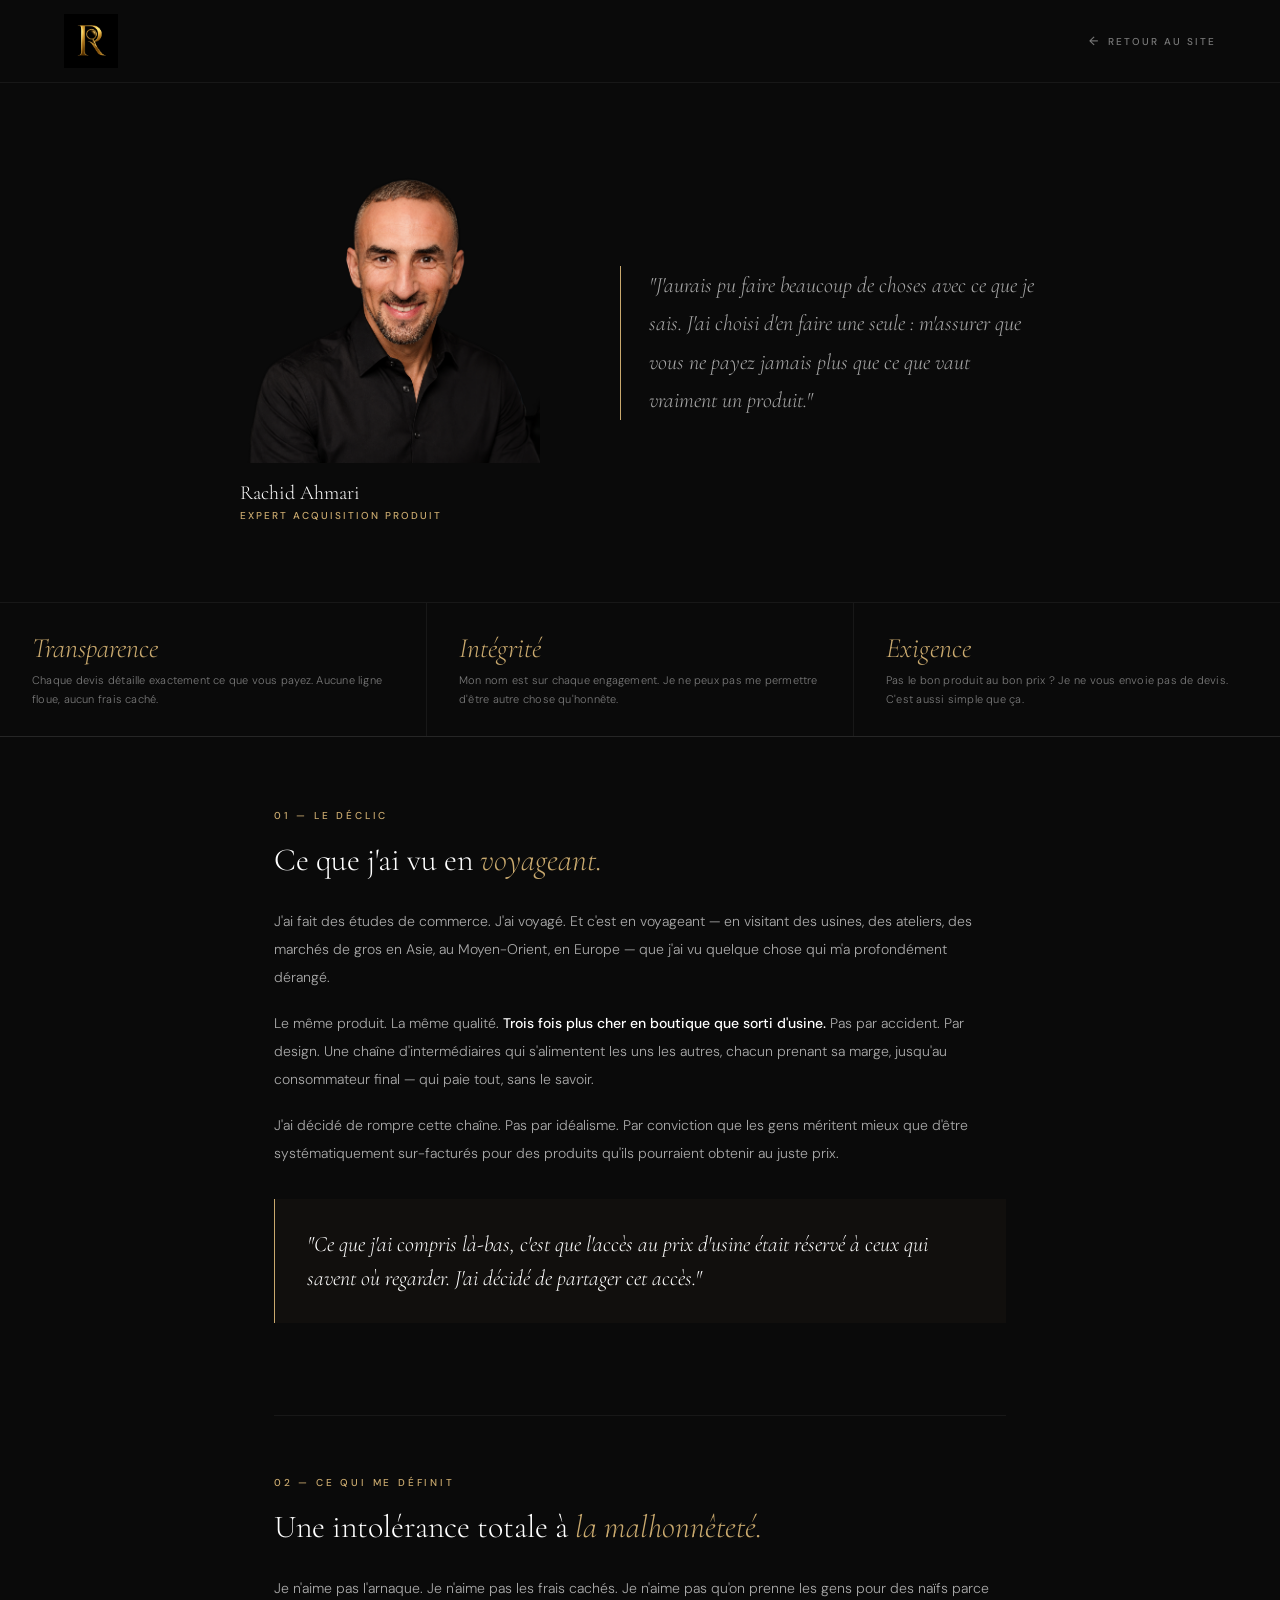
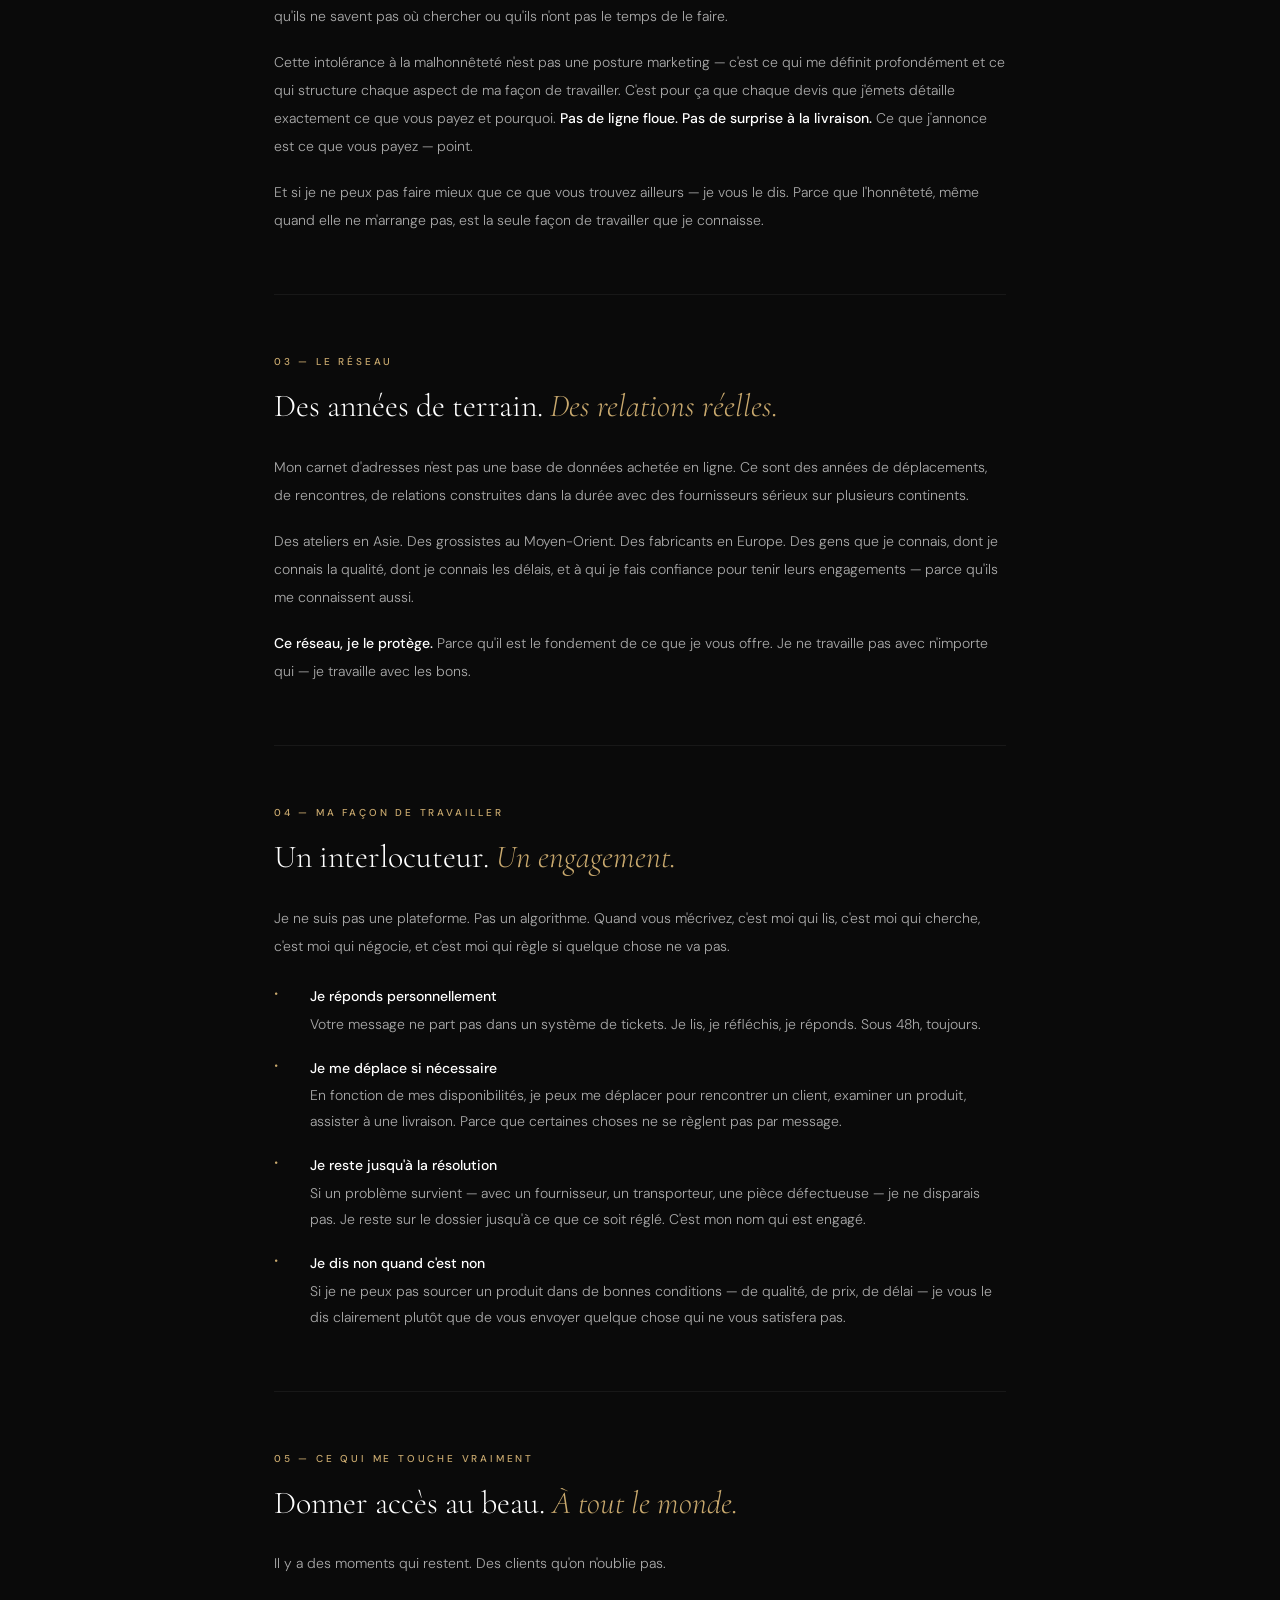
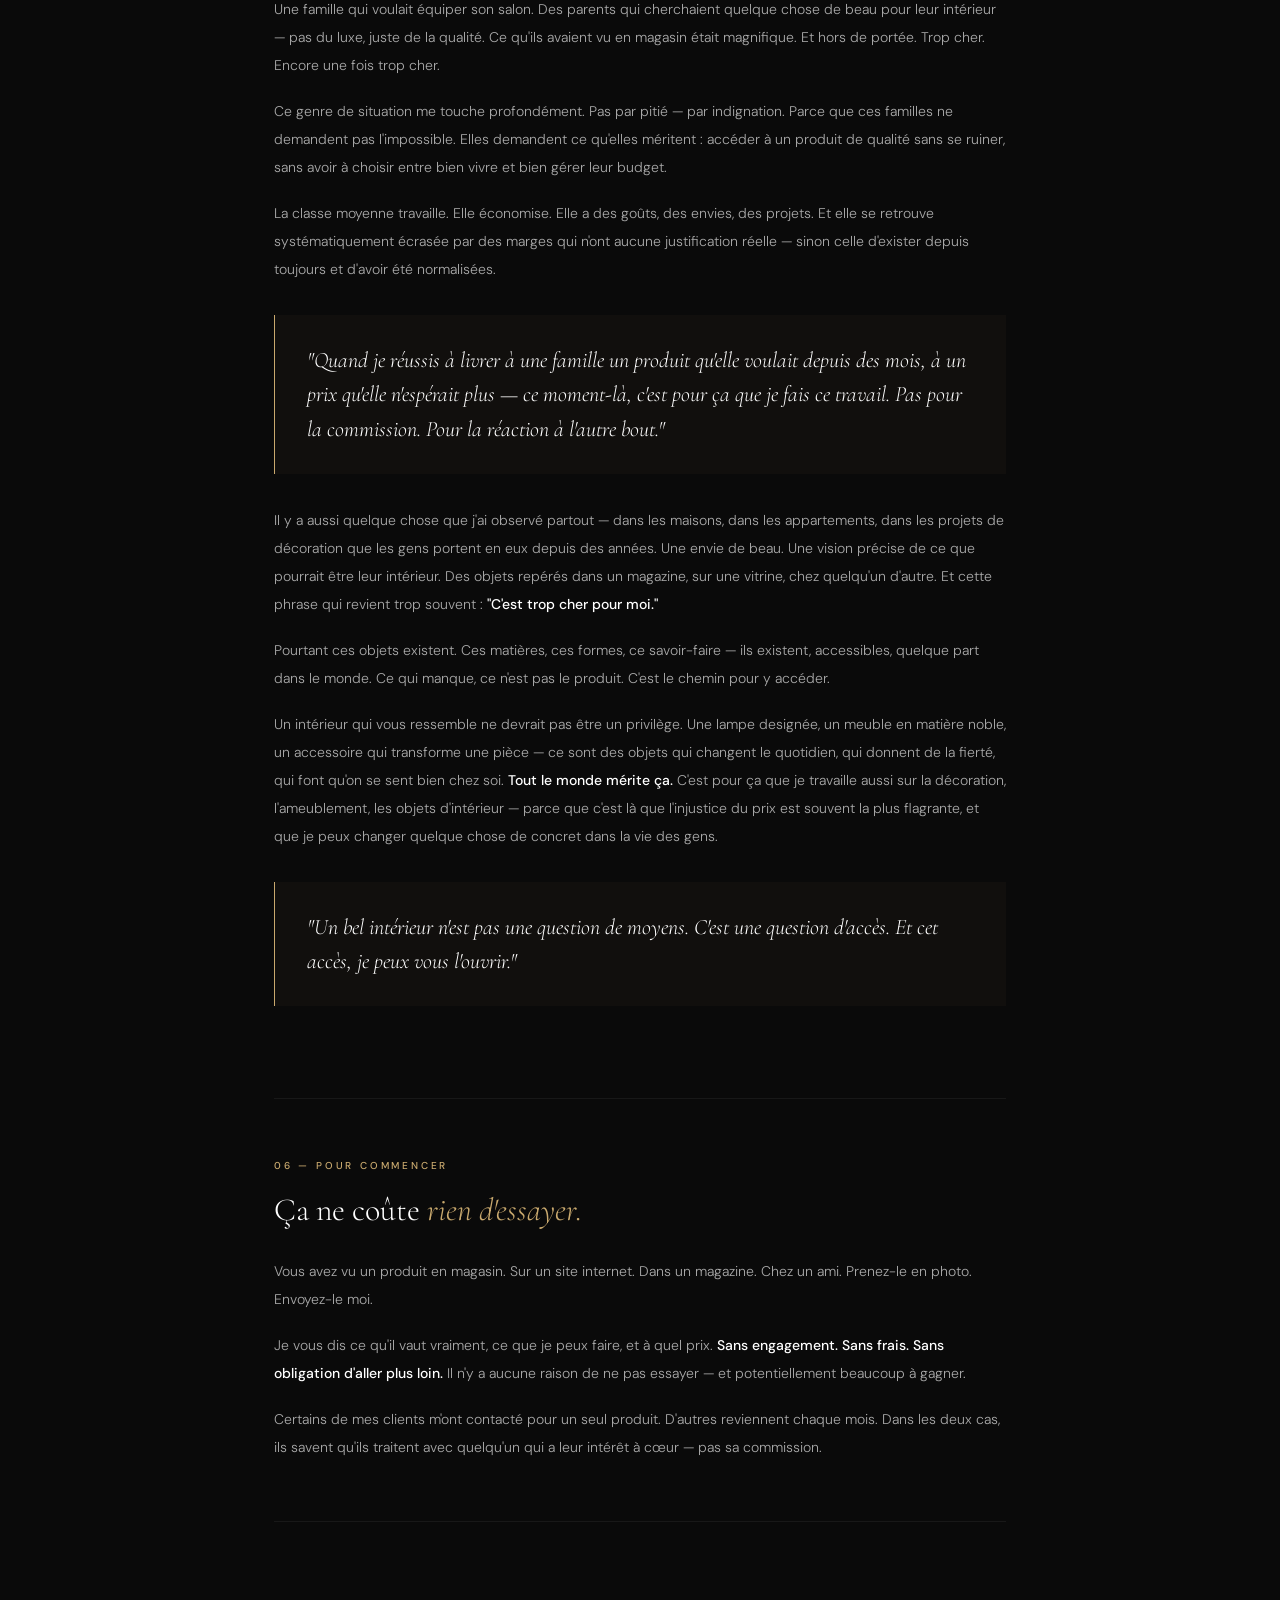
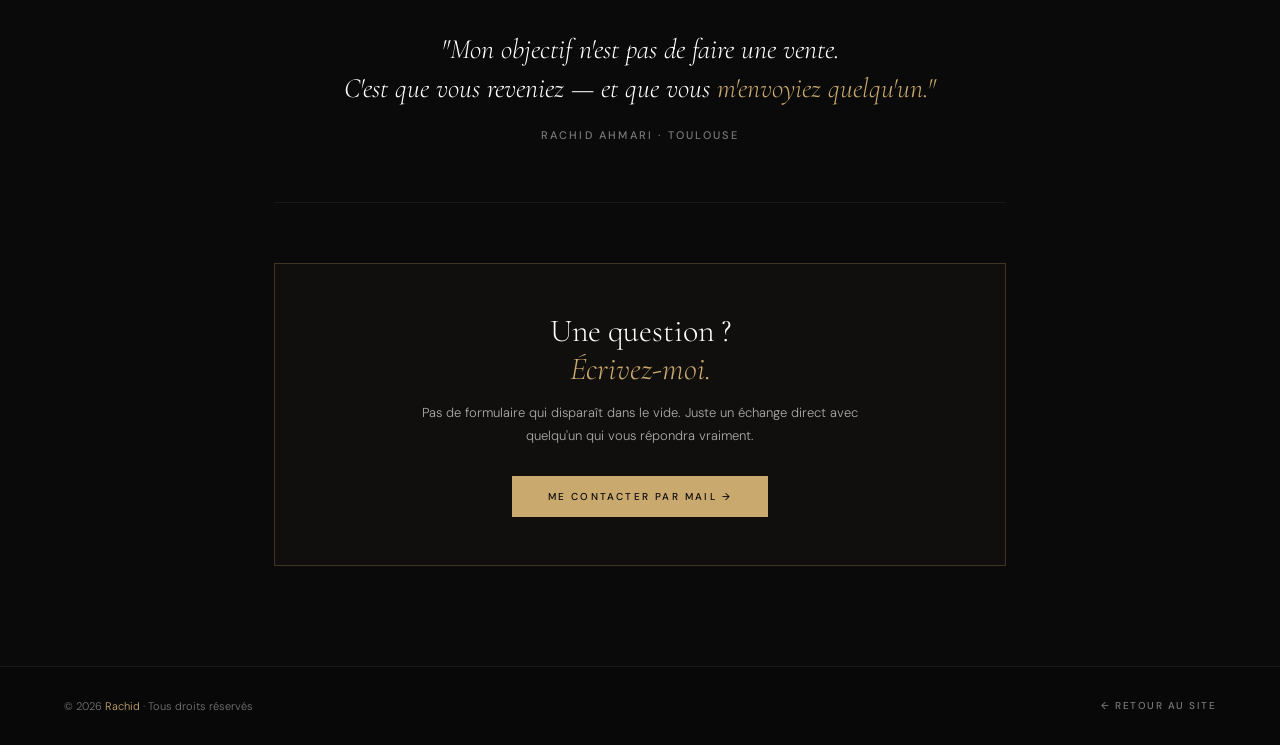
==== a-propos.html @ ff7247bd "A propos : bouton CTA pointe vers mailto direct Co-Authored-By: Claude Sonnet 4.6 <noreply@anthropic" ====
<!DOCTYPE html>
<html lang="fr">
<head>
  <meta charset="UTF-8">
  <meta name="viewport" content="width=device-width, initial-scale=1.0">
  <title>À propos de moi — Rachid Ahmari</title>
  <meta name="description" content="Rachid Ahmari — expert en acquisition produit. Son histoire, sa méthode, ses valeurs. Un service bâti sur la confiance et la transparence absolue.">
  <link rel="preconnect" href="https://fonts.googleapis.com">
  <link rel="preconnect" href="https://fonts.gstatic.com" crossorigin>
  <link href="https://fonts.googleapis.com/css2?family=Cormorant+Garamond:ital,wght@0,300;0,400;1,300;1,400&family=DM+Sans:wght@300;400;500&display=swap" rel="stylesheet">
  <style>
    *, *::before, *::after { box-sizing: border-box; margin: 0; padding: 0; }

    :root {
      --bg:          #0a0a0a;
      --bg-alt:      #080808;
      --gold:        #C9A96E;
      --gold-lt:     #E8D5B0;
      --white:       #FFFFFF;
      --text:        rgba(255,255,255,0.82);
      --text-soft:   rgba(255,255,255,0.65);
      --text-mute:   rgba(255,255,255,0.45);
      --border:      rgba(255,255,255,0.06);
      --border-gold: rgba(201,169,110,0.25);
      --serif: 'Cormorant Garamond', Georgia, serif;
      --sans:  'DM Sans', sans-serif;
    }

    html { scroll-behavior: smooth; }
    body {
      background: var(--bg); color: var(--text);
      font-family: var(--sans); font-weight: 300;
      -webkit-font-smoothing: antialiased;
    }
    a { text-decoration: none; color: inherit; }

    /* ── HEADER ── */
    .header {
      position: sticky; top: 0; z-index: 100;
      display: flex; align-items: center; justify-content: space-between;
      padding: 14px 64px; background: var(--bg);
      border-bottom: 0.5px solid var(--border);
    }
    .logo-brand { display: flex; align-items: center; }
    .logo-img-header { height: 54px; width: auto; display: block; }
    .back-link {
      font-size: 10px; font-weight: 500; letter-spacing: 0.2em;
      text-transform: uppercase; color: var(--text-mute);
      display: flex; align-items: center; gap: 8px; transition: color 0.3s;
    }
    .back-link:hover { color: var(--gold); }
    .back-link::before { content: '←'; font-size: 12px; }

    /* ── HERO SPLIT ── */
    .hero-split {
      display: flex;
      align-items: center;
      justify-content: center;
      gap: 80px;
      padding: 80px 64px;
      border-bottom: 0.5px solid var(--border);
    }

    /* ── PHOTO BLOCK ── */
    .hero-photo-side {
      flex: 0 0 300px;
      display: flex;
      flex-direction: column;
      align-items: flex-start;
    }

    .hero-photo-side img {
      display: block;
      width: 100%;
      height: auto;
      max-height: 460px;
      object-fit: contain;
      object-position: bottom center;
    }

    .hero-photo-label {
      margin-top: 18px;
    }

    .hero-photo-name {
      font-family: var(--serif);
      font-size: 20px;
      font-weight: 300;
      color: var(--white);
      margin-bottom: 4px;
    }

    .hero-photo-role {
      font-size: 10px;
      font-weight: 500;
      letter-spacing: 0.2em;
      text-transform: uppercase;
      color: var(--gold);
    }

    /* ── TEXT BLOCK ── */
    .hero-text {
      flex: 0 0 420px;
      display: flex;
      align-items: center;
    }

    .hero-declaration {
      font-family: var(--serif); font-size: 22px; font-weight: 300;
      font-style: italic; color: var(--text-soft); line-height: 1.75;
      border-left: 1.5px solid var(--gold); padding-left: 28px;
    }

    /* ── VALUES STRIP ── */
    .values-strip {
      display: grid;
      grid-template-columns: repeat(3, 1fr);
      gap: 1px;
      background: var(--border);
      border-bottom: 0.5px solid var(--border);
    }

    .value-item {
      background: var(--bg);
      padding: 28px 32px;
    }

    .value-word {
      font-family: var(--serif);
      font-size: 28px;
      font-weight: 300;
      color: var(--white);
      margin-bottom: 6px;
    }
    .value-word em { font-style: italic; color: var(--gold); }

    .value-desc {
      font-size: 11px;
      color: var(--text-mute);
      line-height: 1.7;
      letter-spacing: 0.02em;
    }

    /* ── CONTENT ── */
    .content { max-width: 860px; margin: 0 auto; padding: 72px 64px 100px; }

    .section {
      margin-bottom: 60px;
      padding-bottom: 60px;
      border-bottom: 0.5px solid var(--border);
    }
    .section:last-child { border-bottom: none; margin-bottom: 0; padding-bottom: 0; }

    .section-label {
      font-size: 10px; font-weight: 500; letter-spacing: 0.28em;
      text-transform: uppercase; color: var(--gold); margin-bottom: 20px;
    }

    .section-heading {
      font-family: var(--serif); font-size: 32px; font-weight: 300;
      color: var(--white); margin-bottom: 28px; line-height: 1.15;
    }
    .section-heading em { font-style: italic; color: var(--gold); }

    .text {
      font-size: 14px; color: var(--text-soft); line-height: 2; margin-bottom: 18px;
    }
    .text:last-child { margin-bottom: 0; }
    .text strong { color: var(--white); font-weight: 500; }

    /* ── CITATION BLOCK ── */
    .citation {
      margin: 32px 0;
      padding: 28px 32px;
      border-left: 1.5px solid var(--gold);
      background: rgba(201,169,110,0.03);
    }

    .citation-text {
      font-family: var(--serif);
      font-size: 22px;
      font-weight: 300;
      font-style: italic;
      color: var(--white);
      line-height: 1.55;
    }

    /* ── ENGAGEMENT LIST ── */
    .engagement-list {
      list-style: none;
      margin-top: 24px;
      display: flex;
      flex-direction: column;
      gap: 18px;
    }

    .engagement-list li {
      display: grid;
      grid-template-columns: 20px 1fr;
      gap: 0 16px;
      align-items: start;
    }

    .engagement-list li::before {
      content: '·';
      color: var(--gold);
      font-size: 24px;
      line-height: 1;
      margin-top: -2px;
    }

    .engagement-list li p {
      font-size: 14px;
      color: var(--text-soft);
      line-height: 1.85;
    }

    .engagement-list li p strong {
      color: var(--white);
      font-weight: 500;
      display: block;
      margin-bottom: 2px;
    }

    /* ── FINALE QUOTE ── */
    .finale {
      text-align: center;
      padding: 48px 0 0;
    }

    .finale-quote {
      font-family: var(--serif);
      font-size: 28px;
      font-weight: 300;
      font-style: italic;
      color: var(--white);
      line-height: 1.4;
      margin-bottom: 20px;
    }
    .finale-quote em { color: var(--gold); }

    .finale-name {
      font-size: 11px;
      font-weight: 500;
      letter-spacing: 0.2em;
      text-transform: uppercase;
      color: var(--text-mute);
    }

    /* ── CTA ── */
    .cta-block {
      text-align: center;
      padding: 48px 40px;
      border: 0.5px solid var(--border-gold);
      background: rgba(201,169,110,0.03);
      margin-top: 56px;
    }

    .cta-heading {
      font-family: var(--serif);
      font-size: 32px;
      font-weight: 300;
      color: var(--white);
      margin-bottom: 12px;
      line-height: 1.2;
    }
    .cta-heading em { font-style: italic; color: var(--gold); }

    .cta-sub {
      font-size: 13px;
      color: var(--text-soft);
      line-height: 1.8;
      margin-bottom: 28px;
      max-width: 440px;
      margin-left: auto;
      margin-right: auto;
    }

    .btn-gold {
      display: inline-block;
      font-size: 10px; font-weight: 500; letter-spacing: 0.22em;
      text-transform: uppercase; color: var(--bg);
      background: var(--gold); padding: 14px 36px;
      transition: background 0.3s;
    }
    .btn-gold:hover { background: var(--gold-lt); }

    /* ── FOOTER ── */
    .page-footer {
      background: var(--bg-alt); border-top: 0.5px solid var(--border);
      padding: 32px 64px; display: flex; align-items: center; justify-content: space-between;
    }
    .footer-copy { font-size: 11px; color: var(--text-mute); }
    .footer-copy span { color: var(--gold); }
    .footer-back {
      font-size: 10px; font-weight: 500; letter-spacing: 0.15em;
      text-transform: uppercase; color: var(--text-mute); transition: color 0.3s;
    }
    .footer-back:hover { color: var(--gold); }

    /* ── RESPONSIVE ── */
    @media (max-width: 900px) {
      .header { padding: 10px 20px; }
      .logo-img-header { height: 44px; }
      .hero-split {
        flex-direction: column;
        gap: 0;
        padding: 0;
        align-items: stretch;
      }

      .hero-text {
        padding: 40px 20px 36px;
        border-bottom: 0.5px solid var(--border);
        order: 1;
        flex: none;
        align-items: flex-start;
      }
      .hero-declaration { font-size: 17px; }

      .hero-photo-side {
        order: 2;
        flex: none;
        align-items: center;
        padding: 40px 20px 32px;
        border-top: none;
      }
      .hero-photo-side img { max-height: 360px; width: auto; max-width: 100%; }
      .hero-photo-label { margin-top: 16px; }

      .values-strip { grid-template-columns: 1fr; }
      .content { padding: 48px 20px 72px; }
      .cta-block { padding: 32px 20px; }
      .page-footer { flex-direction: column; gap: 12px; text-align: center; padding: 24px 20px; }
    }
  </style>
</head>
<body>

  <!-- HEADER -->
  <header class="header">
    <a href="index.html" class="logo-brand"><img src="logo%202.png" alt="Rachid" class="logo-img-header"></a>
    <a href="index.html" class="back-link">Retour au site</a>
  </header>

  <!-- HERO SPLIT -->
  <div class="hero-split">
    <div class="hero-photo-side">
      <img src="rachid-nobg.png" alt="Rachid Ahmari">
      <div class="hero-photo-label">
        <p class="hero-photo-name">Rachid Ahmari</p>
        <p class="hero-photo-role">Expert acquisition produit</p>
      </div>
    </div>
    <div class="hero-text">
      <p class="hero-declaration">
        "J'aurais pu faire beaucoup de choses avec ce que je sais. J'ai choisi d'en faire une seule : m'assurer que vous ne payez jamais plus que ce que vaut vraiment un produit."
      </p>
    </div>
  </div>

  <!-- VALEURS -->
  <div class="values-strip">
    <div class="value-item">
      <p class="value-word"><em>Transparence</em></p>
      <p class="value-desc">Chaque devis détaille exactement ce que vous payez. Aucune ligne floue, aucun frais caché.</p>
    </div>
    <div class="value-item">
      <p class="value-word"><em>Intégrité</em></p>
      <p class="value-desc">Mon nom est sur chaque engagement. Je ne peux pas me permettre d'être autre chose qu'honnête.</p>
    </div>
    <div class="value-item">
      <p class="value-word"><em>Exigence</em></p>
      <p class="value-desc">Pas le bon produit au bon prix ? Je ne vous envoie pas de devis. C'est aussi simple que ça.</p>
    </div>
  </div>

  <!-- CONTENU -->
  <main class="content">

    <!-- 01 LE DÉCLIC -->
    <div class="section">
      <p class="section-label">01 — Le déclic</p>
      <h2 class="section-heading">Ce que j'ai vu en <em>voyageant.</em></h2>
      <p class="text">J'ai fait des études de commerce. J'ai voyagé. Et c'est en voyageant — en visitant des usines, des ateliers, des marchés de gros en Asie, au Moyen-Orient, en Europe — que j'ai vu quelque chose qui m'a profondément dérangé.</p>
      <p class="text">Le même produit. La même qualité. <strong>Trois fois plus cher en boutique que sorti d'usine.</strong> Pas par accident. Par design. Une chaîne d'intermédiaires qui s'alimentent les uns les autres, chacun prenant sa marge, jusqu'au consommateur final — qui paie tout, sans le savoir.</p>
      <p class="text">J'ai décidé de rompre cette chaîne. Pas par idéalisme. Par conviction que les gens méritent mieux que d'être systématiquement sur-facturés pour des produits qu'ils pourraient obtenir au juste prix.</p>

      <div class="citation">
        <p class="citation-text">"Ce que j'ai compris là-bas, c'est que l'accès au prix d'usine était réservé à ceux qui savent où regarder. J'ai décidé de partager cet accès."</p>
      </div>
    </div>

    <!-- 02 CE QUE JE NE SUPPORTE PAS -->
    <div class="section">
      <p class="section-label">02 — Ce qui me définit</p>
      <h2 class="section-heading">Une intolérance totale à <em>la malhonnêteté.</em></h2>
      <p class="text">Je n'aime pas l'arnaque. Je n'aime pas les frais cachés. Je n'aime pas qu'on prenne les gens pour des naïfs parce qu'ils ne savent pas où chercher ou qu'ils n'ont pas le temps de le faire.</p>
      <p class="text">Cette intolérance à la malhonnêteté n'est pas une posture marketing — c'est ce qui me définit profondément et ce qui structure chaque aspect de ma façon de travailler. C'est pour ça que chaque devis que j'émets détaille exactement ce que vous payez et pourquoi. <strong>Pas de ligne floue. Pas de surprise à la livraison.</strong> Ce que j'annonce est ce que vous payez — point.</p>
      <p class="text">Et si je ne peux pas faire mieux que ce que vous trouvez ailleurs — je vous le dis. Parce que l'honnêteté, même quand elle ne m'arrange pas, est la seule façon de travailler que je connaisse.</p>
    </div>

    <!-- 03 LE RÉSEAU -->
    <div class="section">
      <p class="section-label">03 — Le réseau</p>
      <h2 class="section-heading">Des années de terrain. <em>Des relations réelles.</em></h2>
      <p class="text">Mon carnet d'adresses n'est pas une base de données achetée en ligne. Ce sont des années de déplacements, de rencontres, de relations construites dans la durée avec des fournisseurs sérieux sur plusieurs continents.</p>
      <p class="text">Des ateliers en Asie. Des grossistes au Moyen-Orient. Des fabricants en Europe. Des gens que je connais, dont je connais la qualité, dont je connais les délais, et à qui je fais confiance pour tenir leurs engagements — parce qu'ils me connaissent aussi.</p>
      <p class="text"><strong>Ce réseau, je le protège.</strong> Parce qu'il est le fondement de ce que je vous offre. Je ne travaille pas avec n'importe qui — je travaille avec les bons.</p>
    </div>

    <!-- 04 COMMENT JE TRAVAILLE -->
    <div class="section">
      <p class="section-label">04 — Ma façon de travailler</p>
      <h2 class="section-heading">Un interlocuteur. <em>Un engagement.</em></h2>
      <p class="text">Je ne suis pas une plateforme. Pas un algorithme. Quand vous m'écrivez, c'est moi qui lis, c'est moi qui cherche, c'est moi qui négocie, et c'est moi qui règle si quelque chose ne va pas.</p>

      <ul class="engagement-list">
        <li>
          <p>
            <strong>Je réponds personnellement</strong>
            Votre message ne part pas dans un système de tickets. Je lis, je réfléchis, je réponds. Sous 48h, toujours.
          </p>
        </li>
        <li>
          <p>
            <strong>Je me déplace si nécessaire</strong>
            En fonction de mes disponibilités, je peux me déplacer pour rencontrer un client, examiner un produit, assister à une livraison. Parce que certaines choses ne se règlent pas par message.
          </p>
        </li>
        <li>
          <p>
            <strong>Je reste jusqu'à la résolution</strong>
            Si un problème survient — avec un fournisseur, un transporteur, une pièce défectueuse — je ne disparais pas. Je reste sur le dossier jusqu'à ce que ce soit réglé. C'est mon nom qui est engagé.
          </p>
        </li>
        <li>
          <p>
            <strong>Je dis non quand c'est non</strong>
            Si je ne peux pas sourcer un produit dans de bonnes conditions — de qualité, de prix, de délai — je vous le dis clairement plutôt que de vous envoyer quelque chose qui ne vous satisfera pas.
          </p>
        </li>
      </ul>
    </div>

    <!-- 05 CE QUI ME TOUCHE -->
    <div class="section">
      <p class="section-label">05 — Ce qui me touche vraiment</p>
      <h2 class="section-heading">Donner accès au beau. <em>À tout le monde.</em></h2>

      <p class="text">Il y a des moments qui restent. Des clients qu'on n'oublie pas.</p>
      <p class="text">Une famille qui voulait équiper son salon. Des parents qui cherchaient quelque chose de beau pour leur intérieur — pas du luxe, juste de la qualité. Ce qu'ils avaient vu en magasin était magnifique. Et hors de portée. Trop cher. Encore une fois trop cher.</p>
      <p class="text">Ce genre de situation me touche profondément. Pas par pitié — par indignation. Parce que ces familles ne demandent pas l'impossible. Elles demandent ce qu'elles méritent : accéder à un produit de qualité sans se ruiner, sans avoir à choisir entre bien vivre et bien gérer leur budget.</p>
      <p class="text">La classe moyenne travaille. Elle économise. Elle a des goûts, des envies, des projets. Et elle se retrouve systématiquement écrasée par des marges qui n'ont aucune justification réelle — sinon celle d'exister depuis toujours et d'avoir été normalisées.</p>

      <div class="citation">
        <p class="citation-text">"Quand je réussis à livrer à une famille un produit qu'elle voulait depuis des mois, à un prix qu'elle n'espérait plus — ce moment-là, c'est pour ça que je fais ce travail. Pas pour la commission. Pour la réaction à l'autre bout."</p>
      </div>

      <p class="text" style="margin-top: 28px;">Il y a aussi quelque chose que j'ai observé partout — dans les maisons, dans les appartements, dans les projets de décoration que les gens portent en eux depuis des années. Une envie de beau. Une vision précise de ce que pourrait être leur intérieur. Des objets repérés dans un magazine, sur une vitrine, chez quelqu'un d'autre. Et cette phrase qui revient trop souvent : <strong>"C'est trop cher pour moi."</strong></p>
      <p class="text">Pourtant ces objets existent. Ces matières, ces formes, ce savoir-faire — ils existent, accessibles, quelque part dans le monde. Ce qui manque, ce n'est pas le produit. C'est le chemin pour y accéder.</p>
      <p class="text">Un intérieur qui vous ressemble ne devrait pas être un privilège. Une lampe designée, un meuble en matière noble, un accessoire qui transforme une pièce — ce sont des objets qui changent le quotidien, qui donnent de la fierté, qui font qu'on se sent bien chez soi. <strong>Tout le monde mérite ça.</strong> C'est pour ça que je travaille aussi sur la décoration, l'ameublement, les objets d'intérieur — parce que c'est là que l'injustice du prix est souvent la plus flagrante, et que je peux changer quelque chose de concret dans la vie des gens.</p>

      <div class="citation">
        <p class="citation-text">"Un bel intérieur n'est pas une question de moyens. C'est une question d'accès. Et cet accès, je peux vous l'ouvrir."</p>
      </div>
    </div>

    <!-- 06 ÇA COMMENCE PAR UNE PHOTO -->
    <div class="section">
      <p class="section-label">06 — Pour commencer</p>
      <h2 class="section-heading">Ça ne coûte <em>rien d'essayer.</em></h2>
      <p class="text">Vous avez vu un produit en magasin. Sur un site internet. Dans un magazine. Chez un ami. Prenez-le en photo. Envoyez-le moi.</p>
      <p class="text">Je vous dis ce qu'il vaut vraiment, ce que je peux faire, et à quel prix. <strong>Sans engagement. Sans frais. Sans obligation d'aller plus loin.</strong> Il n'y a aucune raison de ne pas essayer — et potentiellement beaucoup à gagner.</p>
      <p class="text">Certains de mes clients m'ont contacté pour un seul produit. D'autres reviennent chaque mois. Dans les deux cas, ils savent qu'ils traitent avec quelqu'un qui a leur intérêt à cœur — pas sa commission.</p>
    </div>

    <!-- CITATION FINALE -->
    <div class="section">
      <div class="finale">
        <p class="finale-quote">"Mon objectif n'est pas de faire une vente.<br>C'est que vous reveniez — et que vous <em>m'envoyiez quelqu'un."</em></p>
        <p class="finale-name">Rachid Ahmari · Toulouse</p>
      </div>
    </div>

    <!-- CTA -->
    <div class="cta-block">
      <h2 class="cta-heading">Une question ?<br><em>Écrivez-moi.</em></h2>
      <p class="cta-sub">Pas de formulaire qui disparaît dans le vide. Juste un échange direct avec quelqu'un qui vous répondra vraiment.</p>
      <a href="mailto:rachid.finder@gmail.com" class="btn-gold">Me contacter par mail →</a>
    </div>

  </main>

  <!-- FOOTER -->
  <footer class="page-footer">
    <span class="footer-copy">© 2026 <span>Rachid</span> · Tous droits réservés</span>
    <a href="index.html" class="footer-back">← Retour au site</a>
  </footer>

</body>
</html>
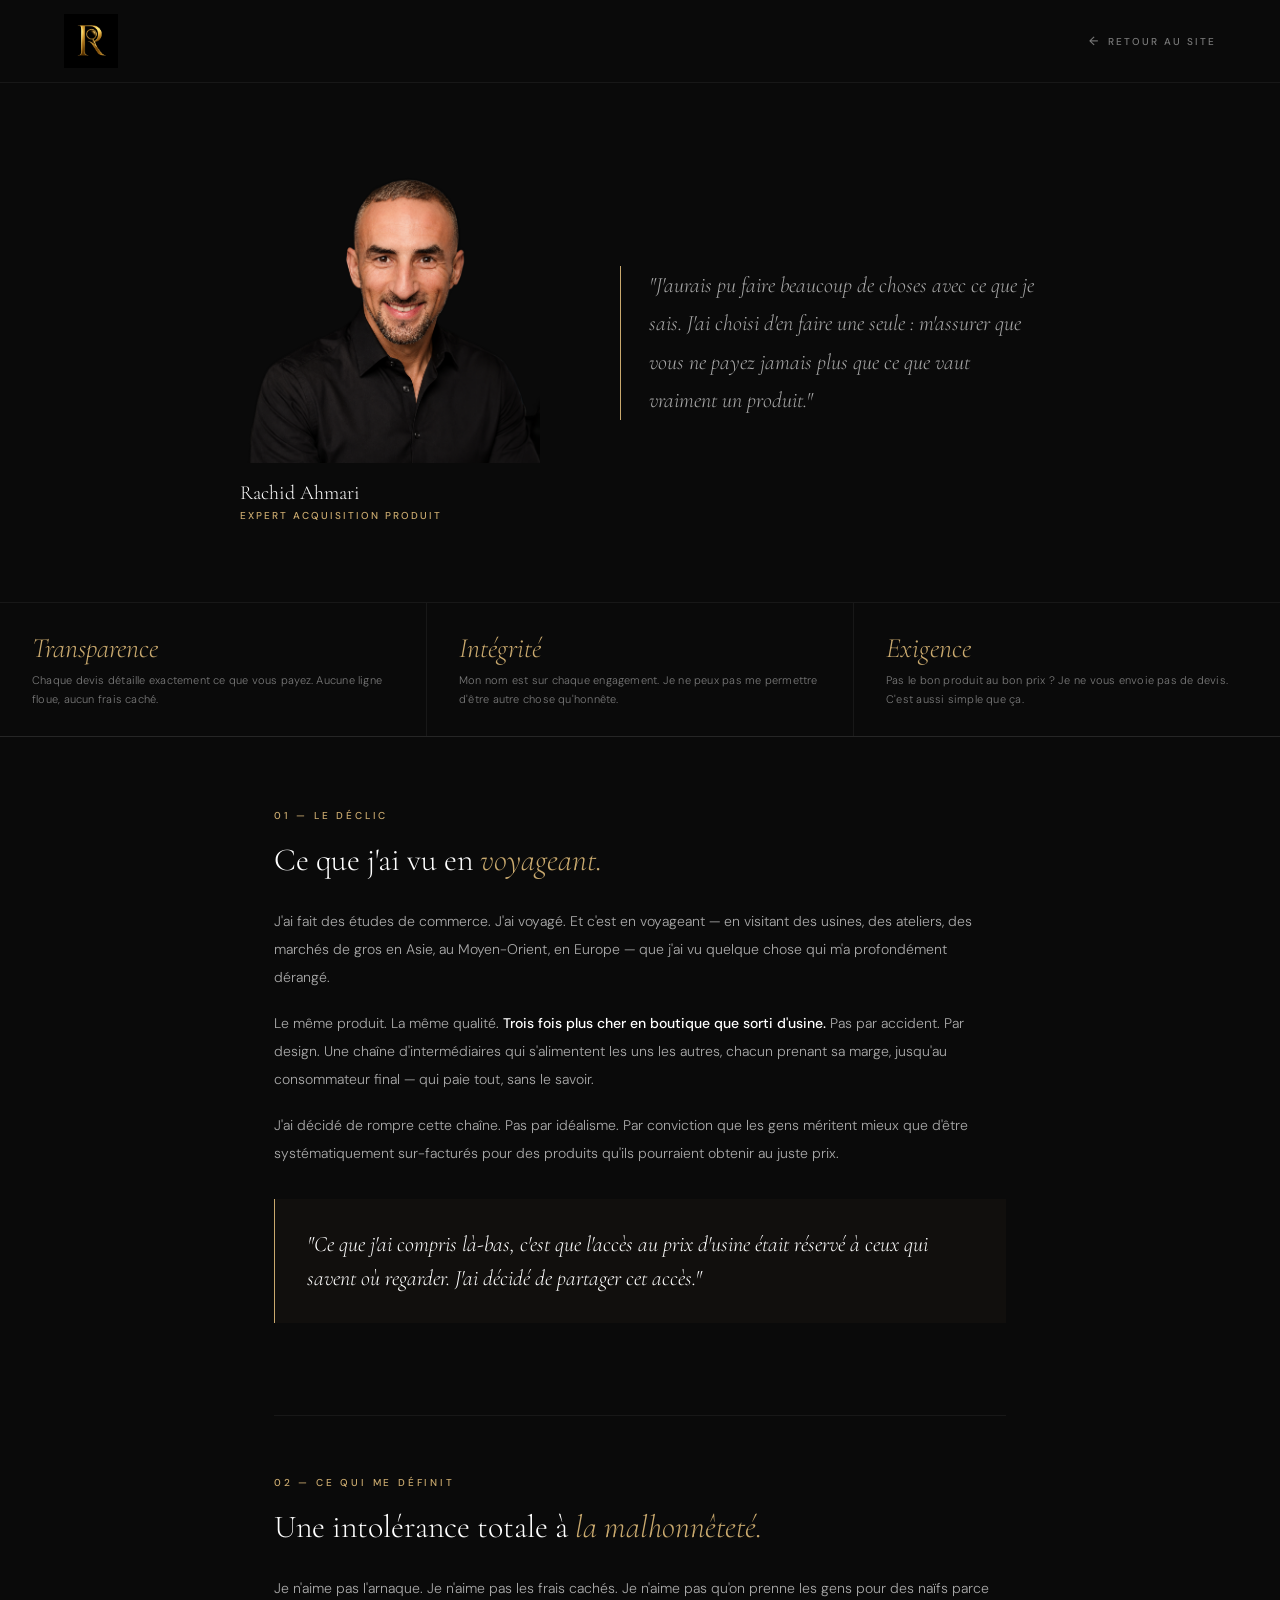
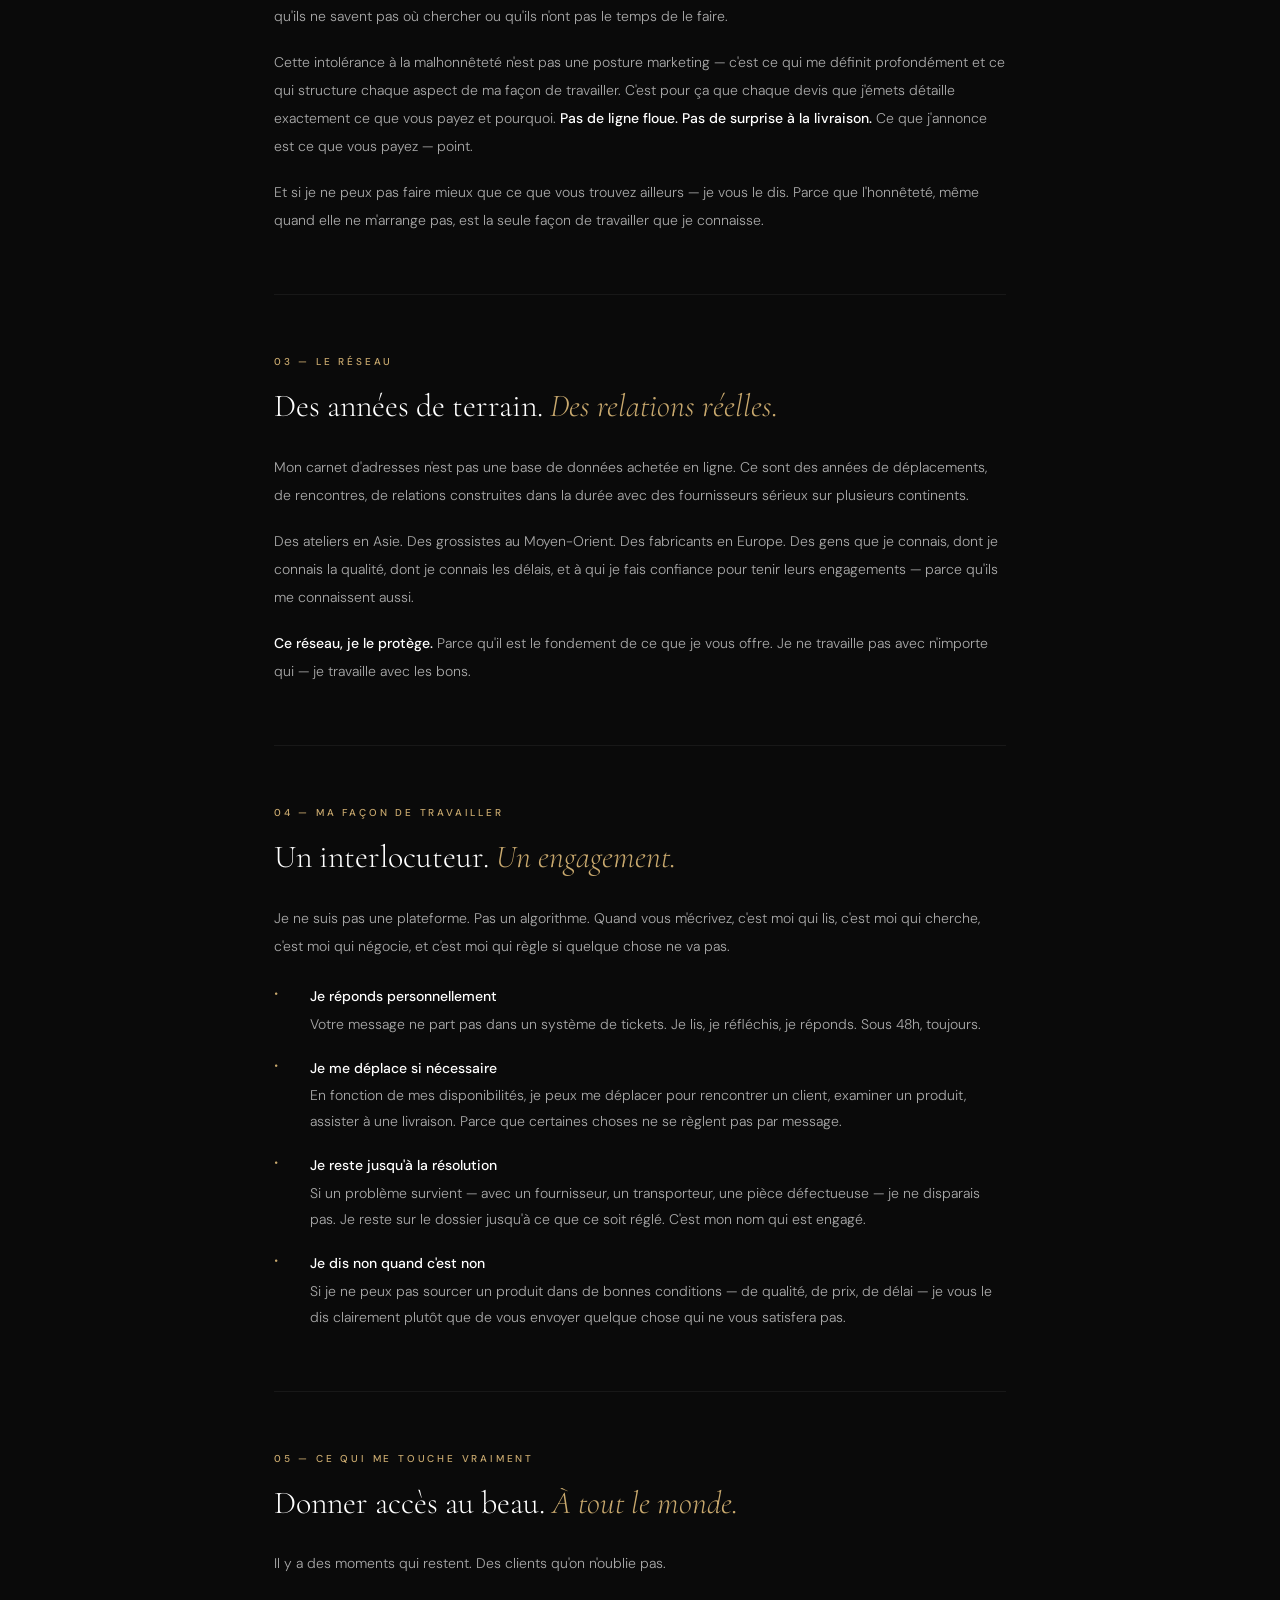
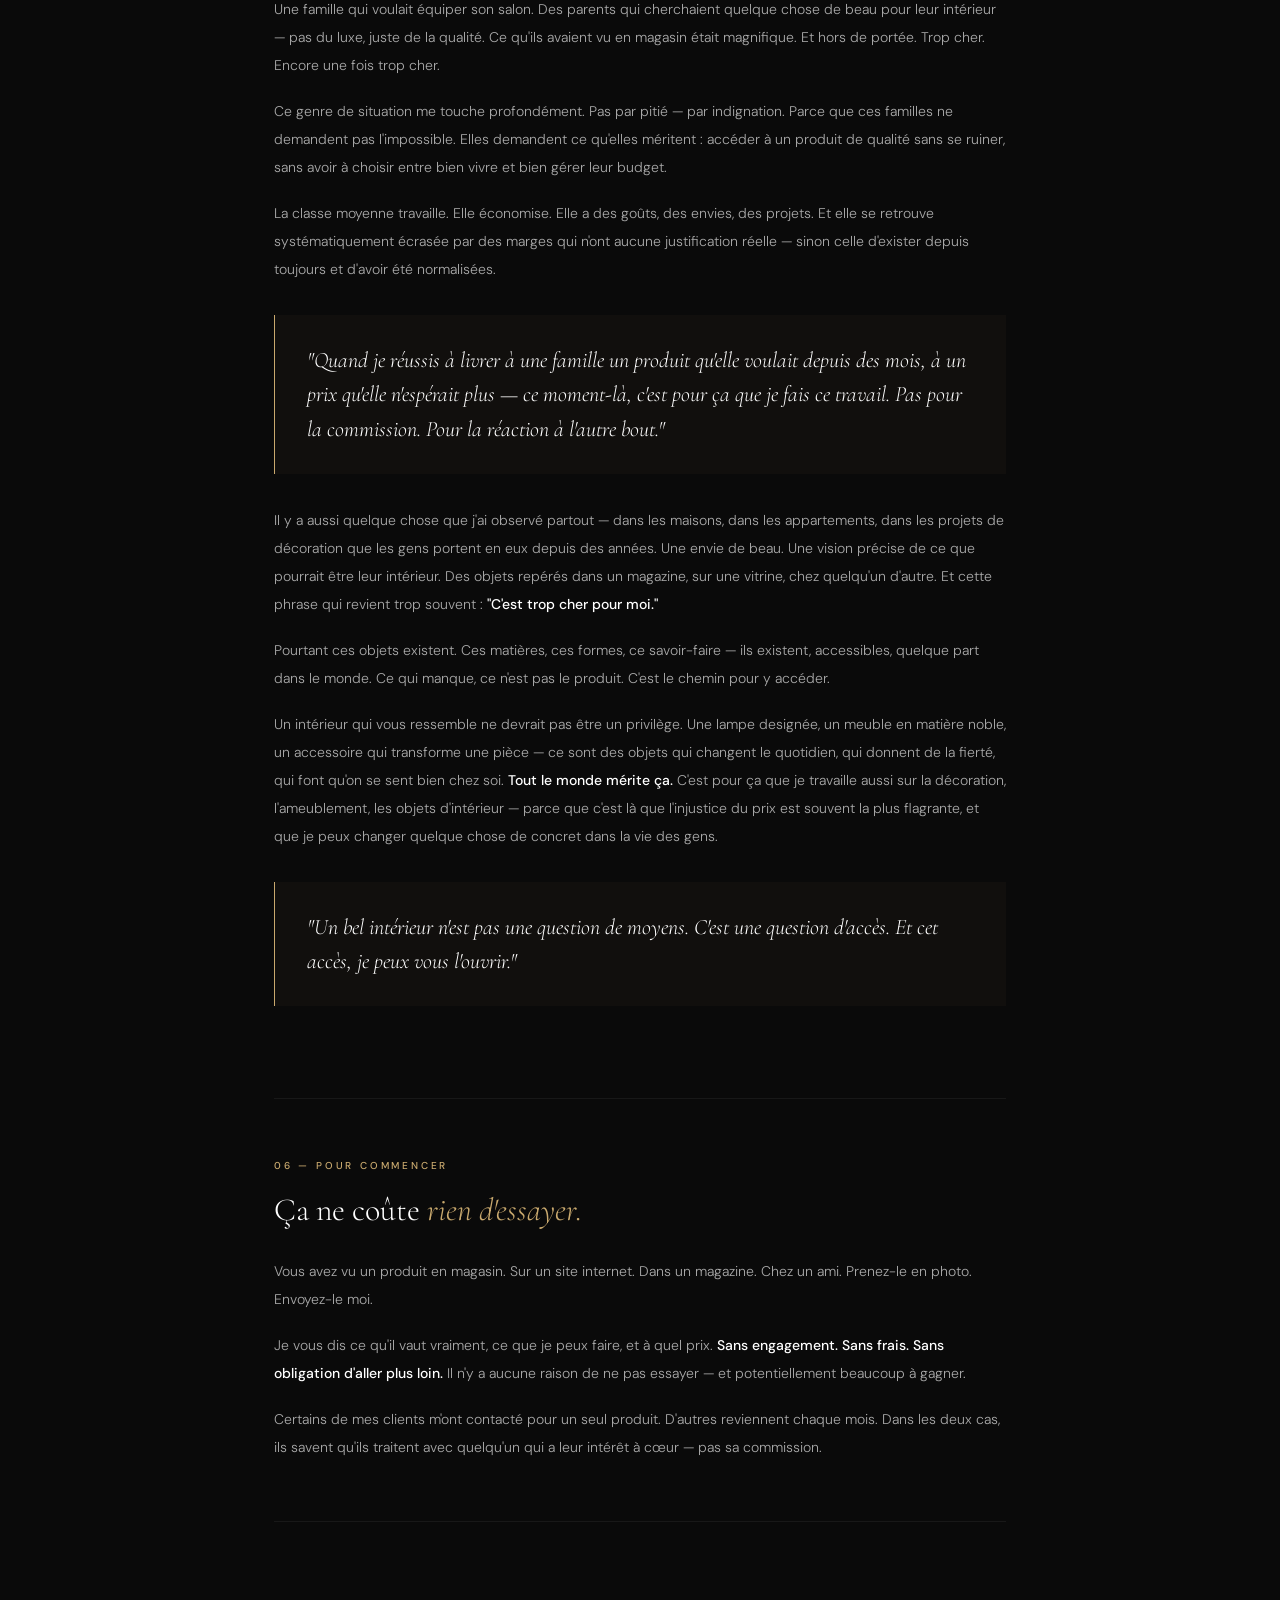
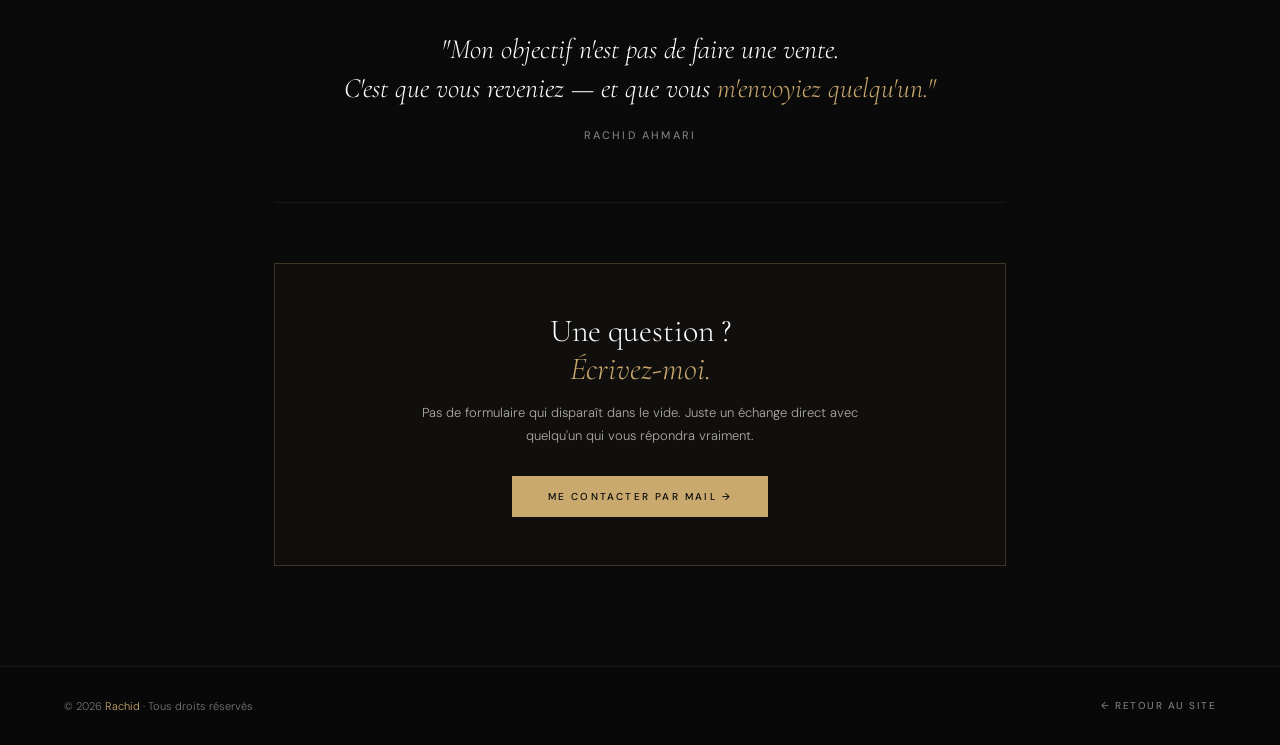
==== commit 04728cab: "Corrections UI : a-propos, realisations, footer, livraison, comment-ca-marche - A propos : supprime " ====
--- a/a-propos.html
+++ b/a-propos.html
@@ -479,7 +479,7 @@
     <div class="section">
       <div class="finale">
         <p class="finale-quote">"Mon objectif n'est pas de faire une vente.<br>C'est que vous reveniez — et que vous <em>m'envoyiez quelqu'un."</em></p>
-        <p class="finale-name">Rachid Ahmari · Toulouse</p>
+        <p class="finale-name">Rachid Ahmari</p>
       </div>
     </div>
 
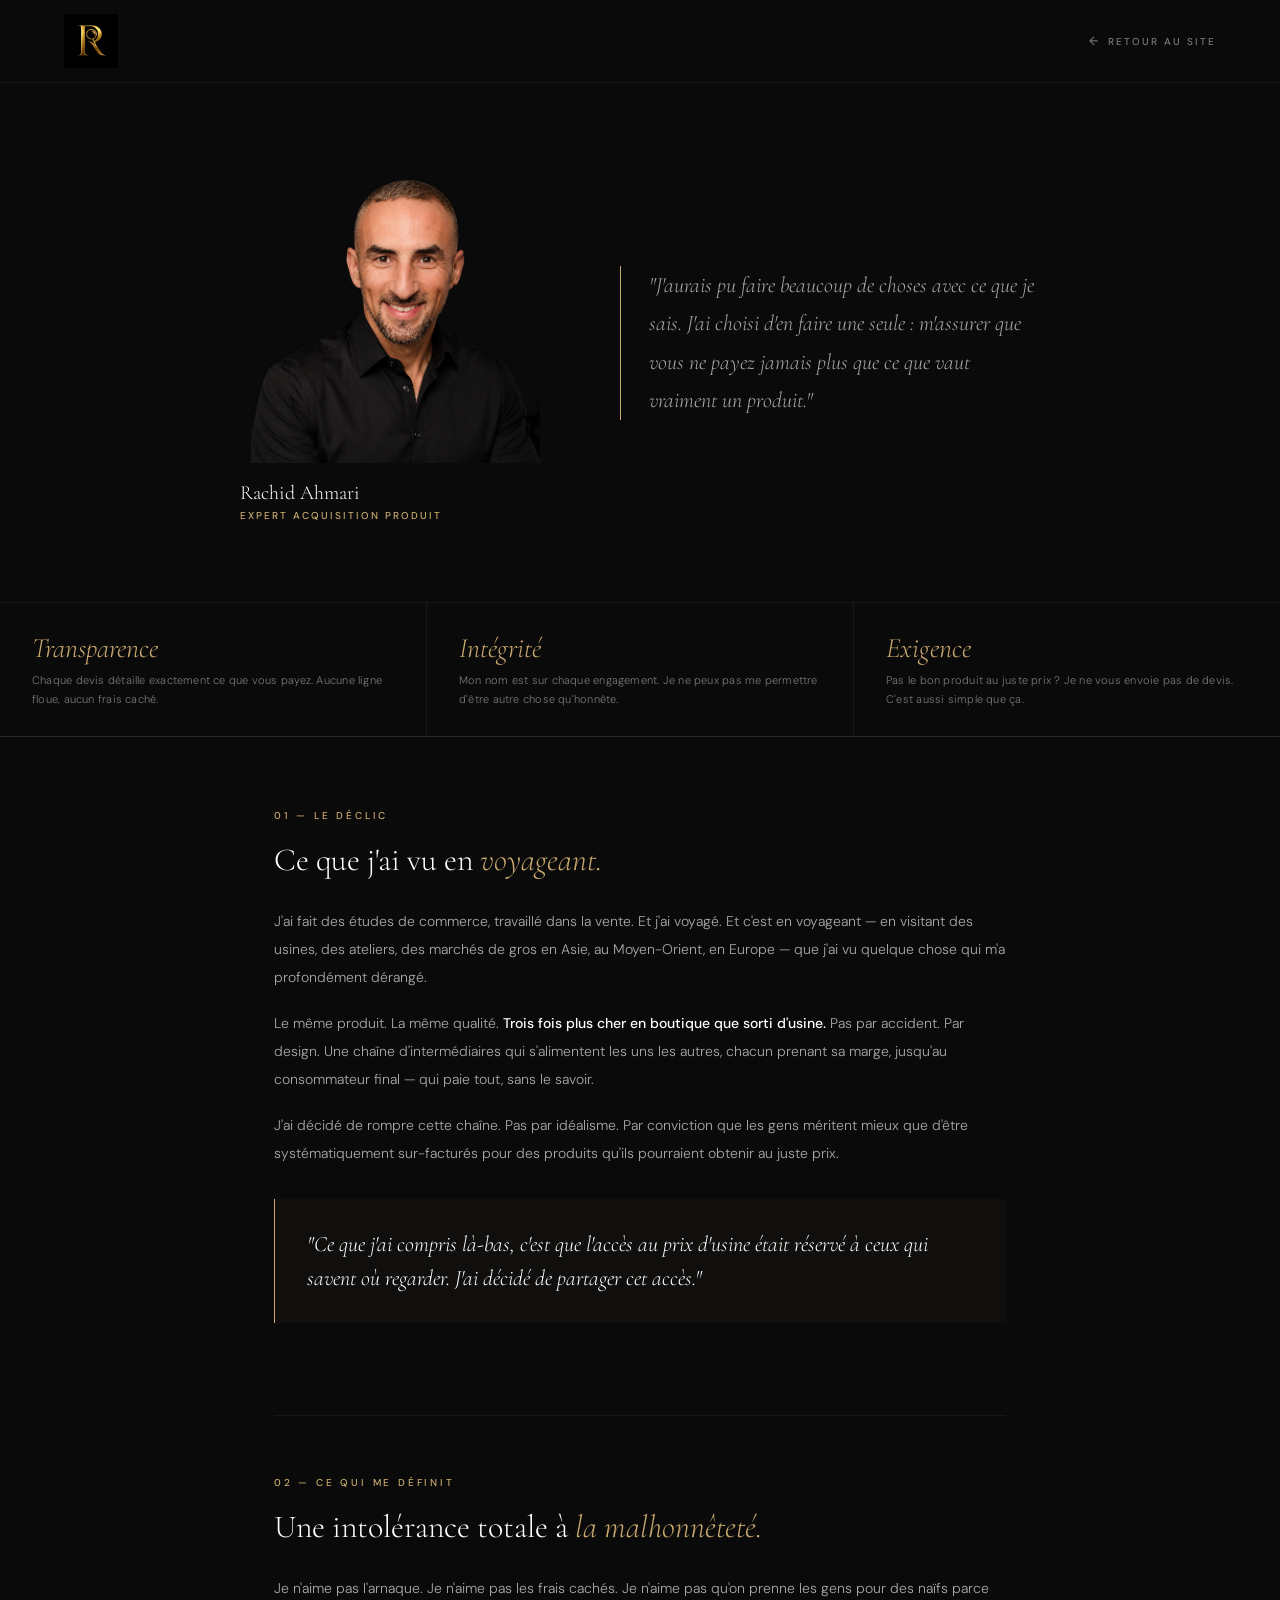
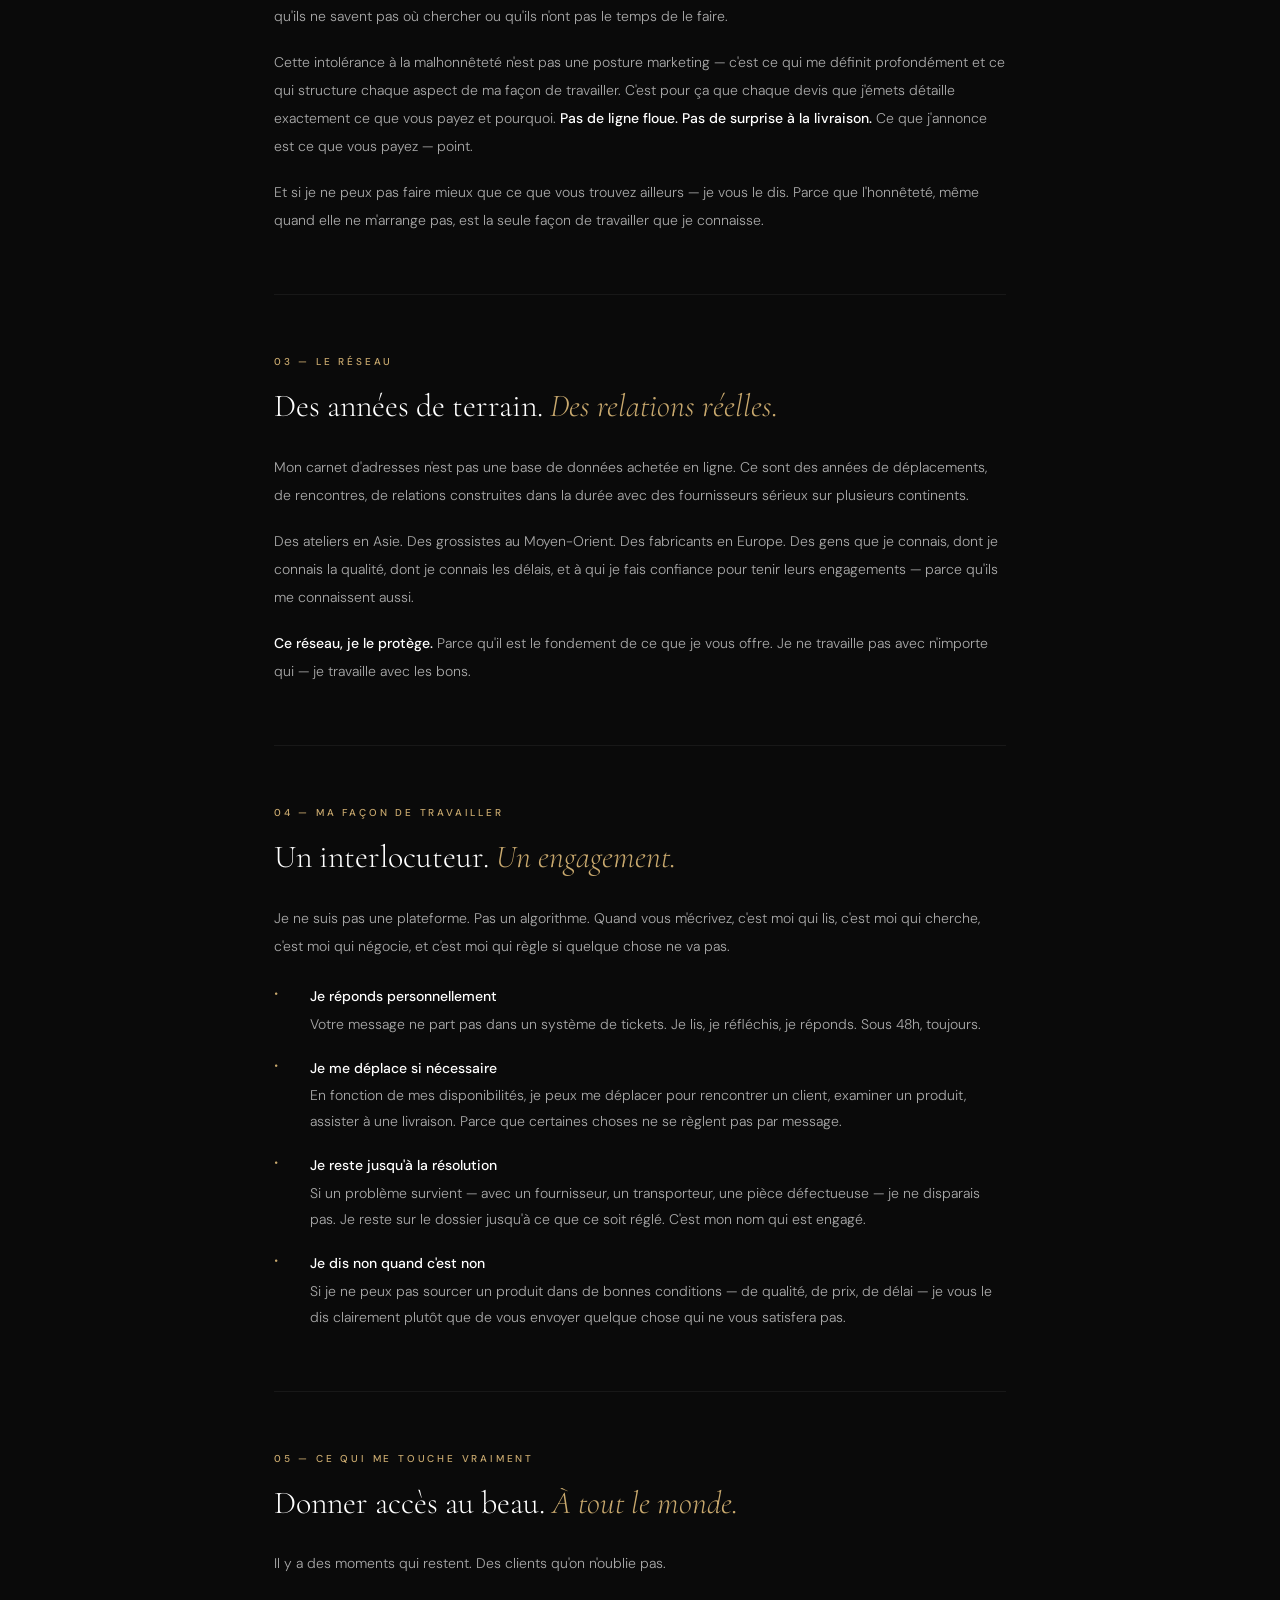
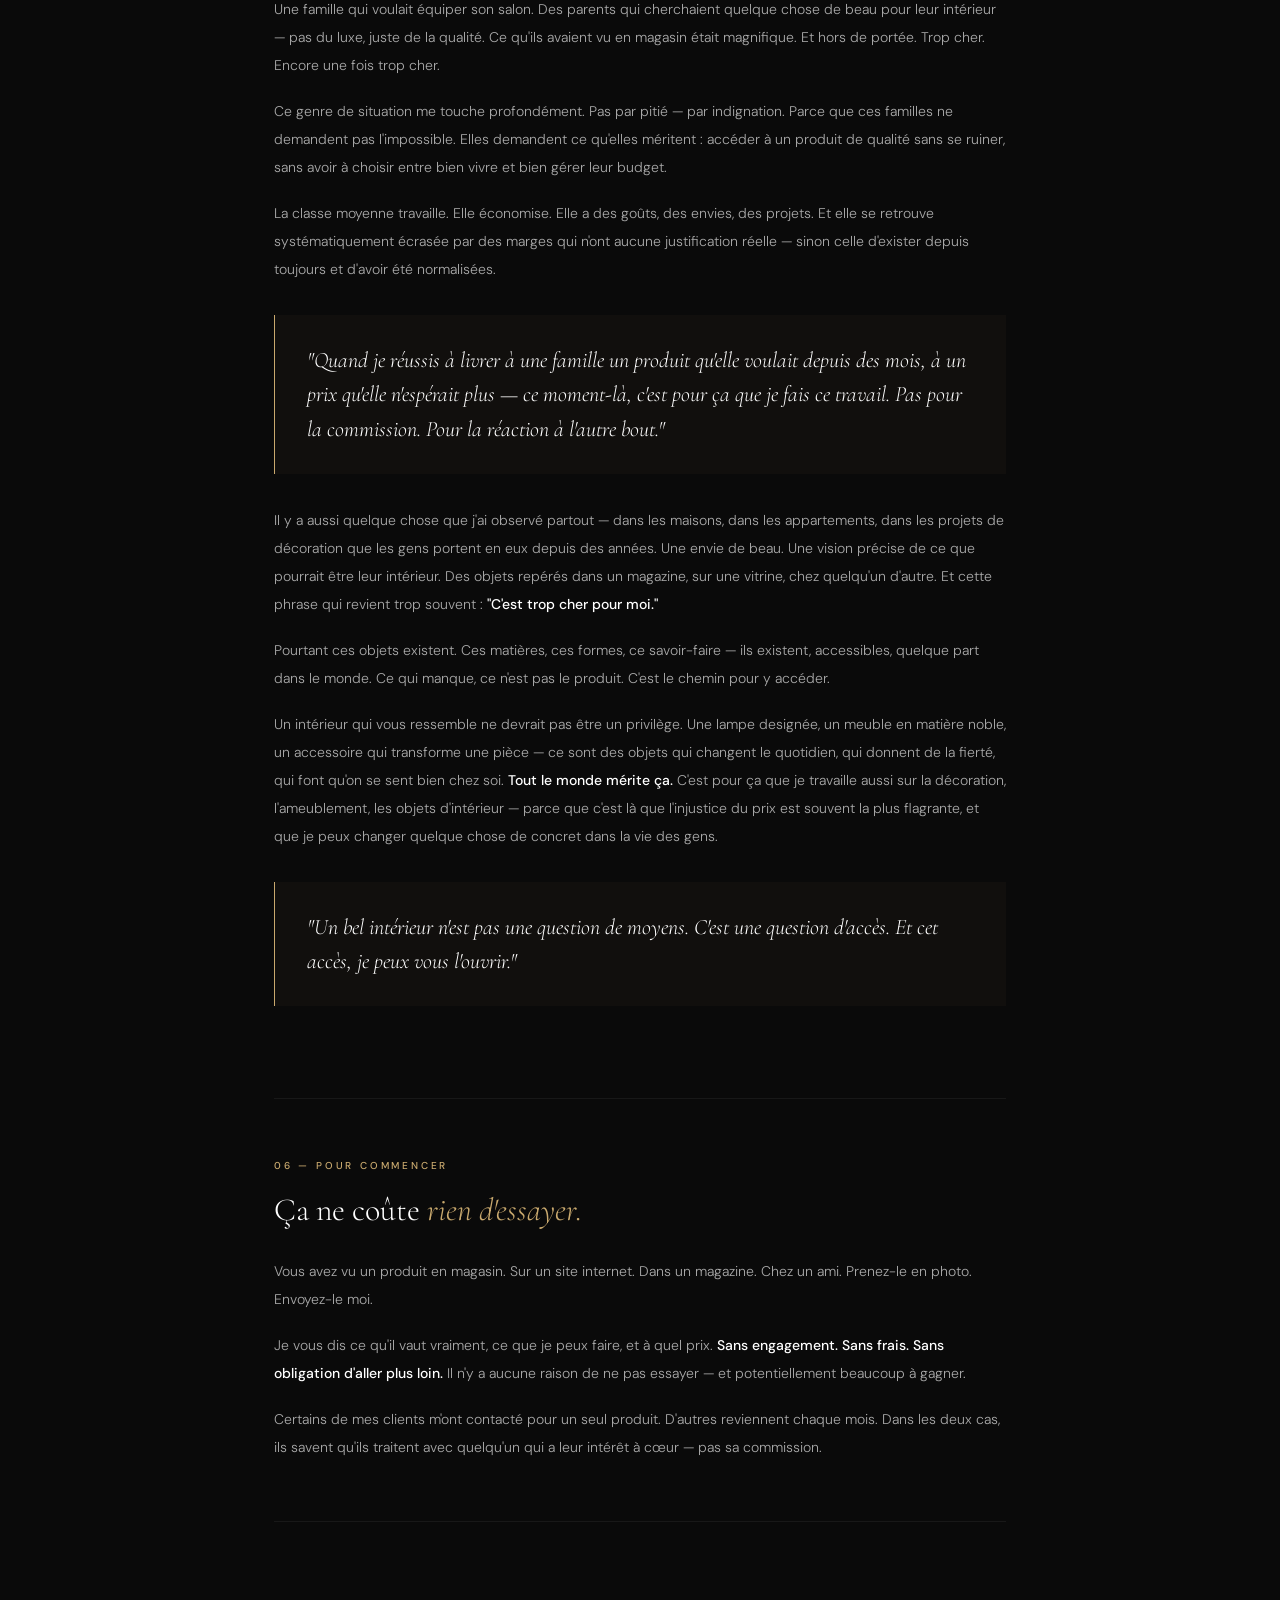
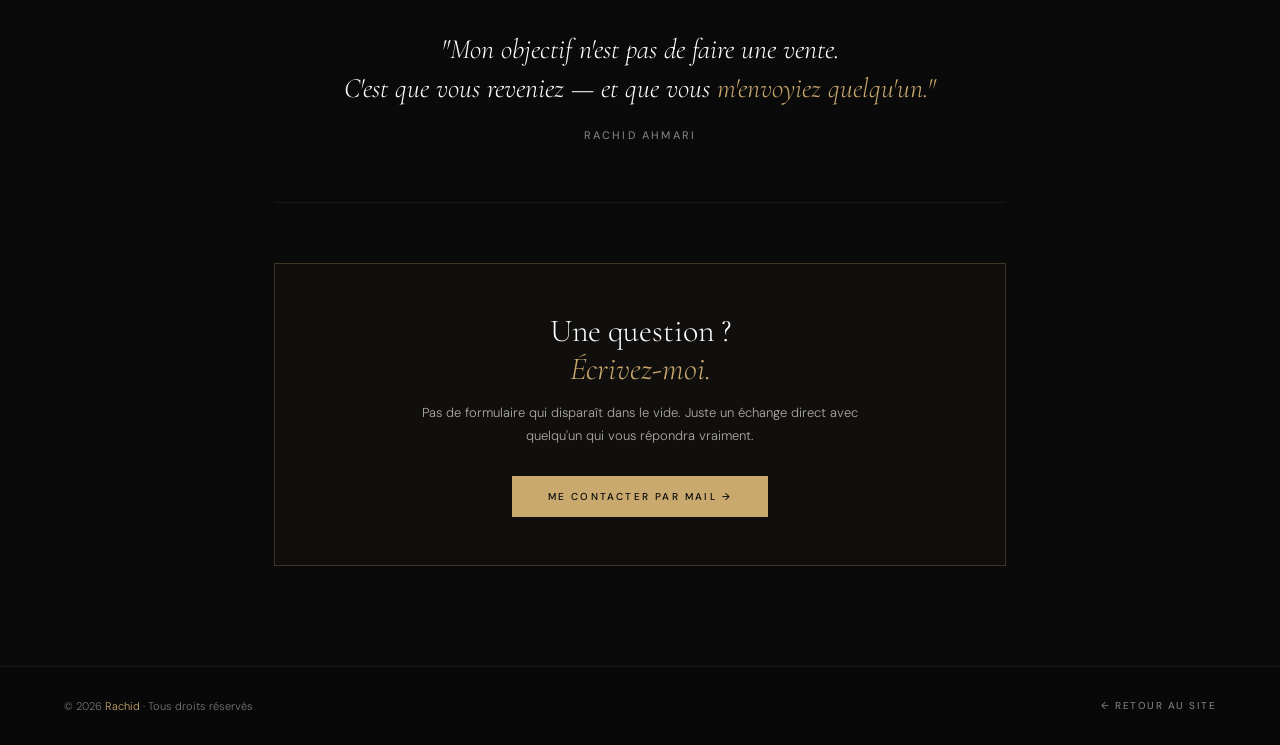
==== commit 0b4dea39: "A propos : exigence bon->juste prix, ajout travaillé dans la vente dans le déclic Co-Authored-By: Cl" ====
--- a/a-propos.html
+++ b/a-propos.html
@@ -371,7 +371,7 @@
     </div>
     <div class="value-item">
       <p class="value-word"><em>Exigence</em></p>
-      <p class="value-desc">Pas le bon produit au bon prix ? Je ne vous envoie pas de devis. C'est aussi simple que ça.</p>
+      <p class="value-desc">Pas le bon produit au juste prix ? Je ne vous envoie pas de devis. C'est aussi simple que ça.</p>
     </div>
   </div>
 
@@ -382,7 +382,7 @@
     <div class="section">
       <p class="section-label">01 — Le déclic</p>
       <h2 class="section-heading">Ce que j'ai vu en <em>voyageant.</em></h2>
-      <p class="text">J'ai fait des études de commerce. J'ai voyagé. Et c'est en voyageant — en visitant des usines, des ateliers, des marchés de gros en Asie, au Moyen-Orient, en Europe — que j'ai vu quelque chose qui m'a profondément dérangé.</p>
+      <p class="text">J'ai fait des études de commerce, travaillé dans la vente. Et j'ai voyagé. Et c'est en voyageant — en visitant des usines, des ateliers, des marchés de gros en Asie, au Moyen-Orient, en Europe — que j'ai vu quelque chose qui m'a profondément dérangé.</p>
       <p class="text">Le même produit. La même qualité. <strong>Trois fois plus cher en boutique que sorti d'usine.</strong> Pas par accident. Par design. Une chaîne d'intermédiaires qui s'alimentent les uns les autres, chacun prenant sa marge, jusqu'au consommateur final — qui paie tout, sans le savoir.</p>
       <p class="text">J'ai décidé de rompre cette chaîne. Pas par idéalisme. Par conviction que les gens méritent mieux que d'être systématiquement sur-facturés pour des produits qu'ils pourraient obtenir au juste prix.</p>
 
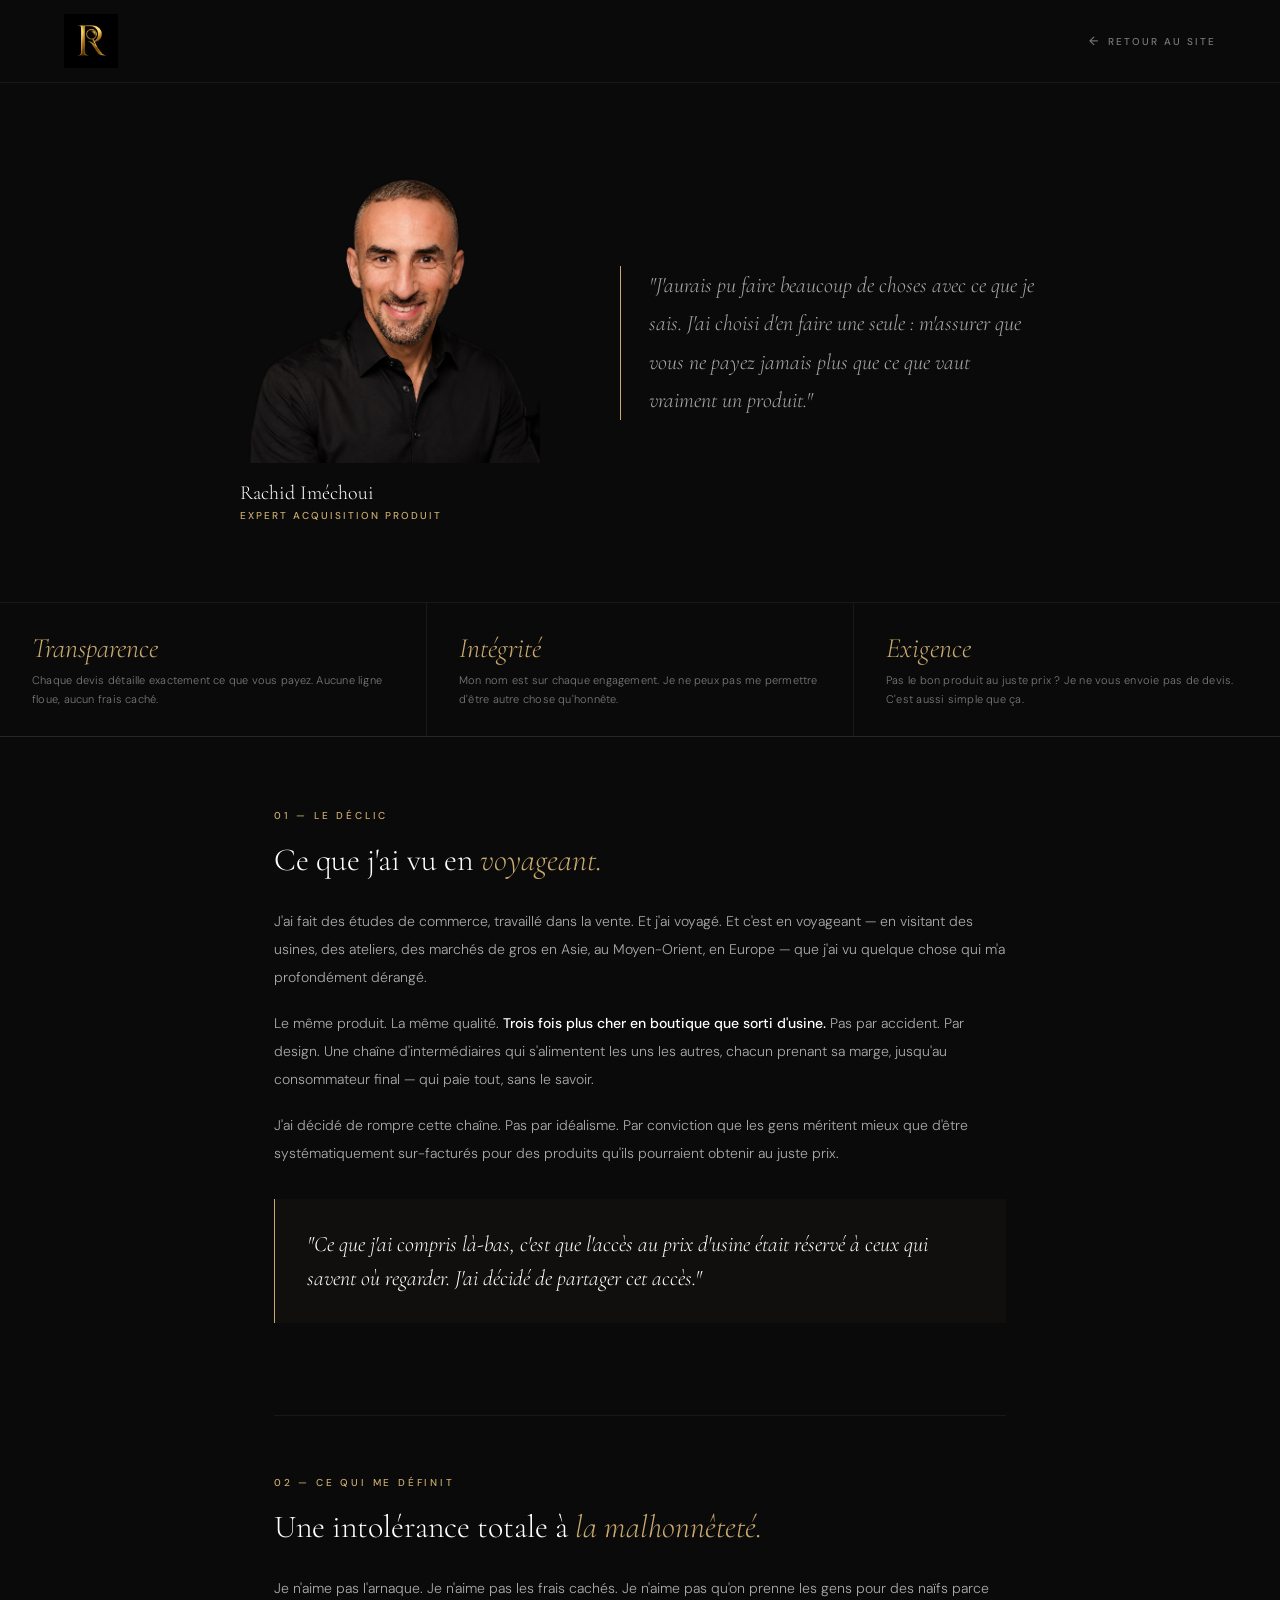
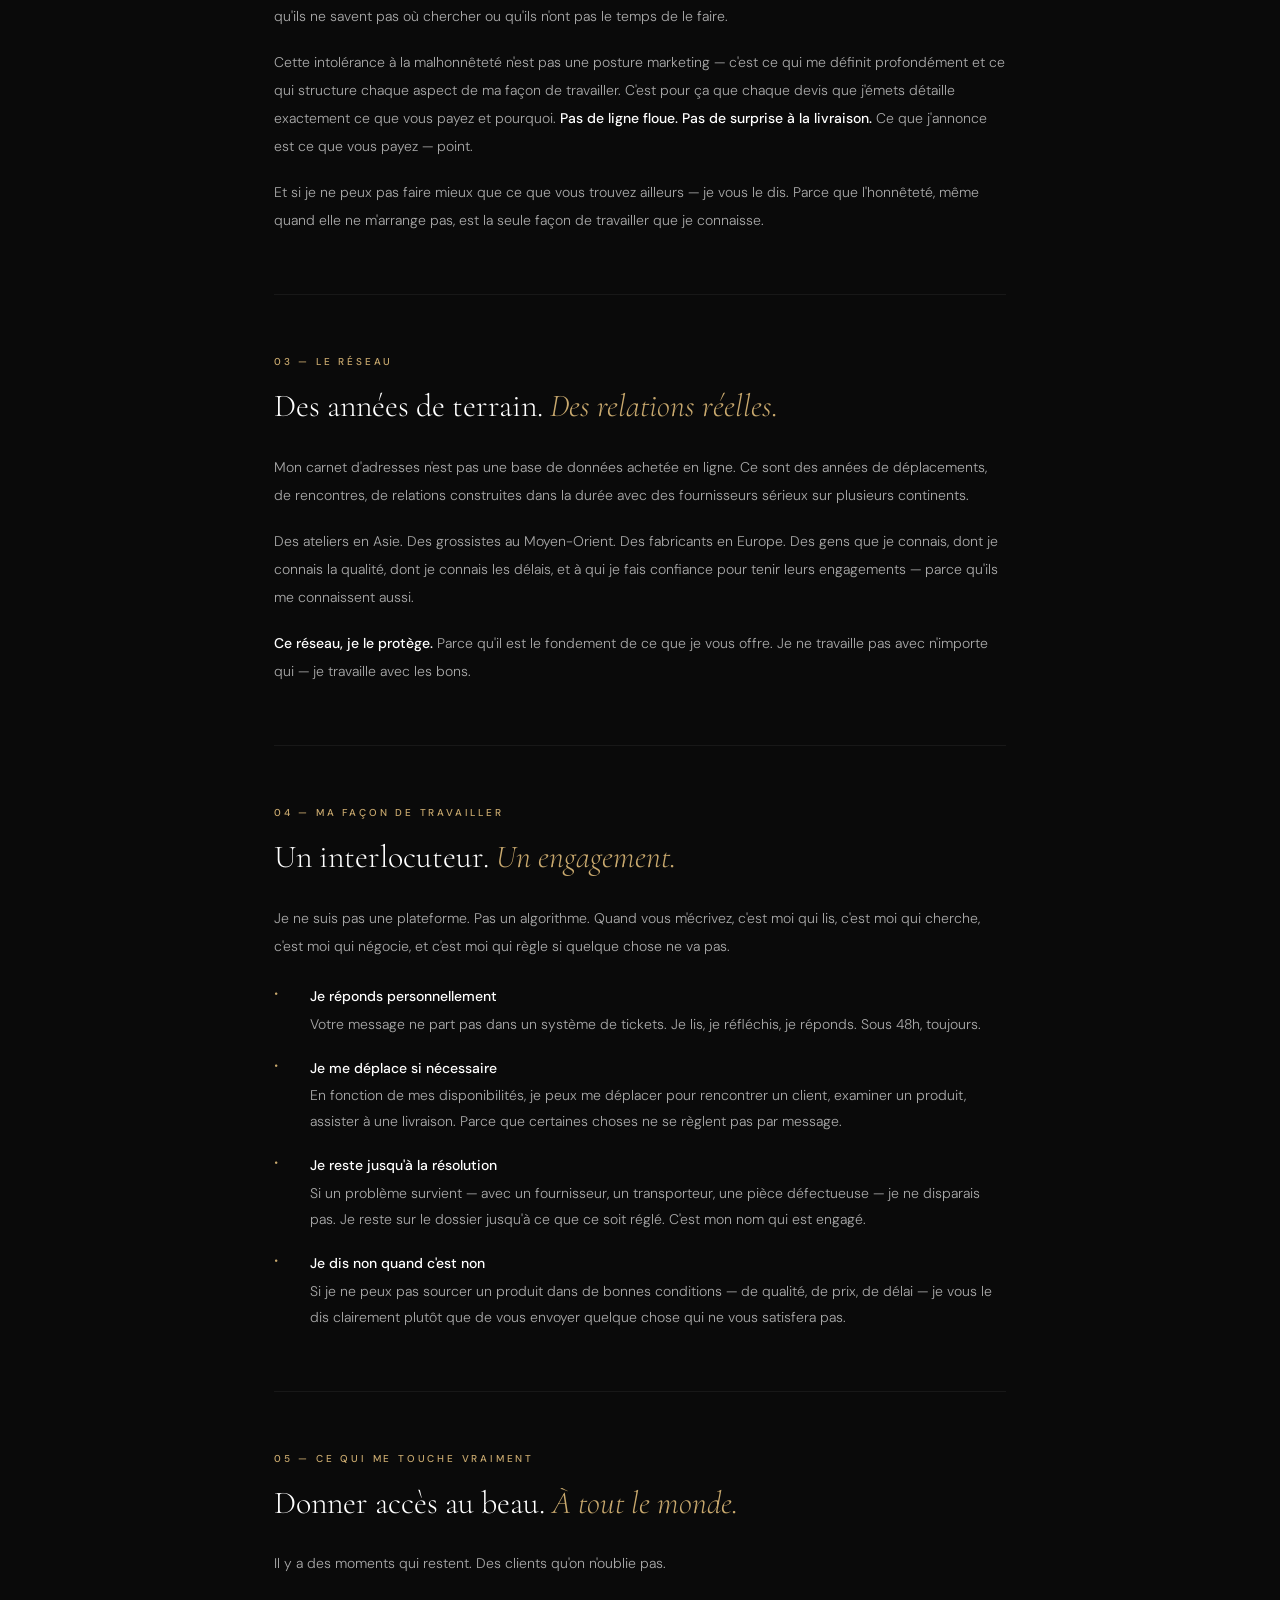
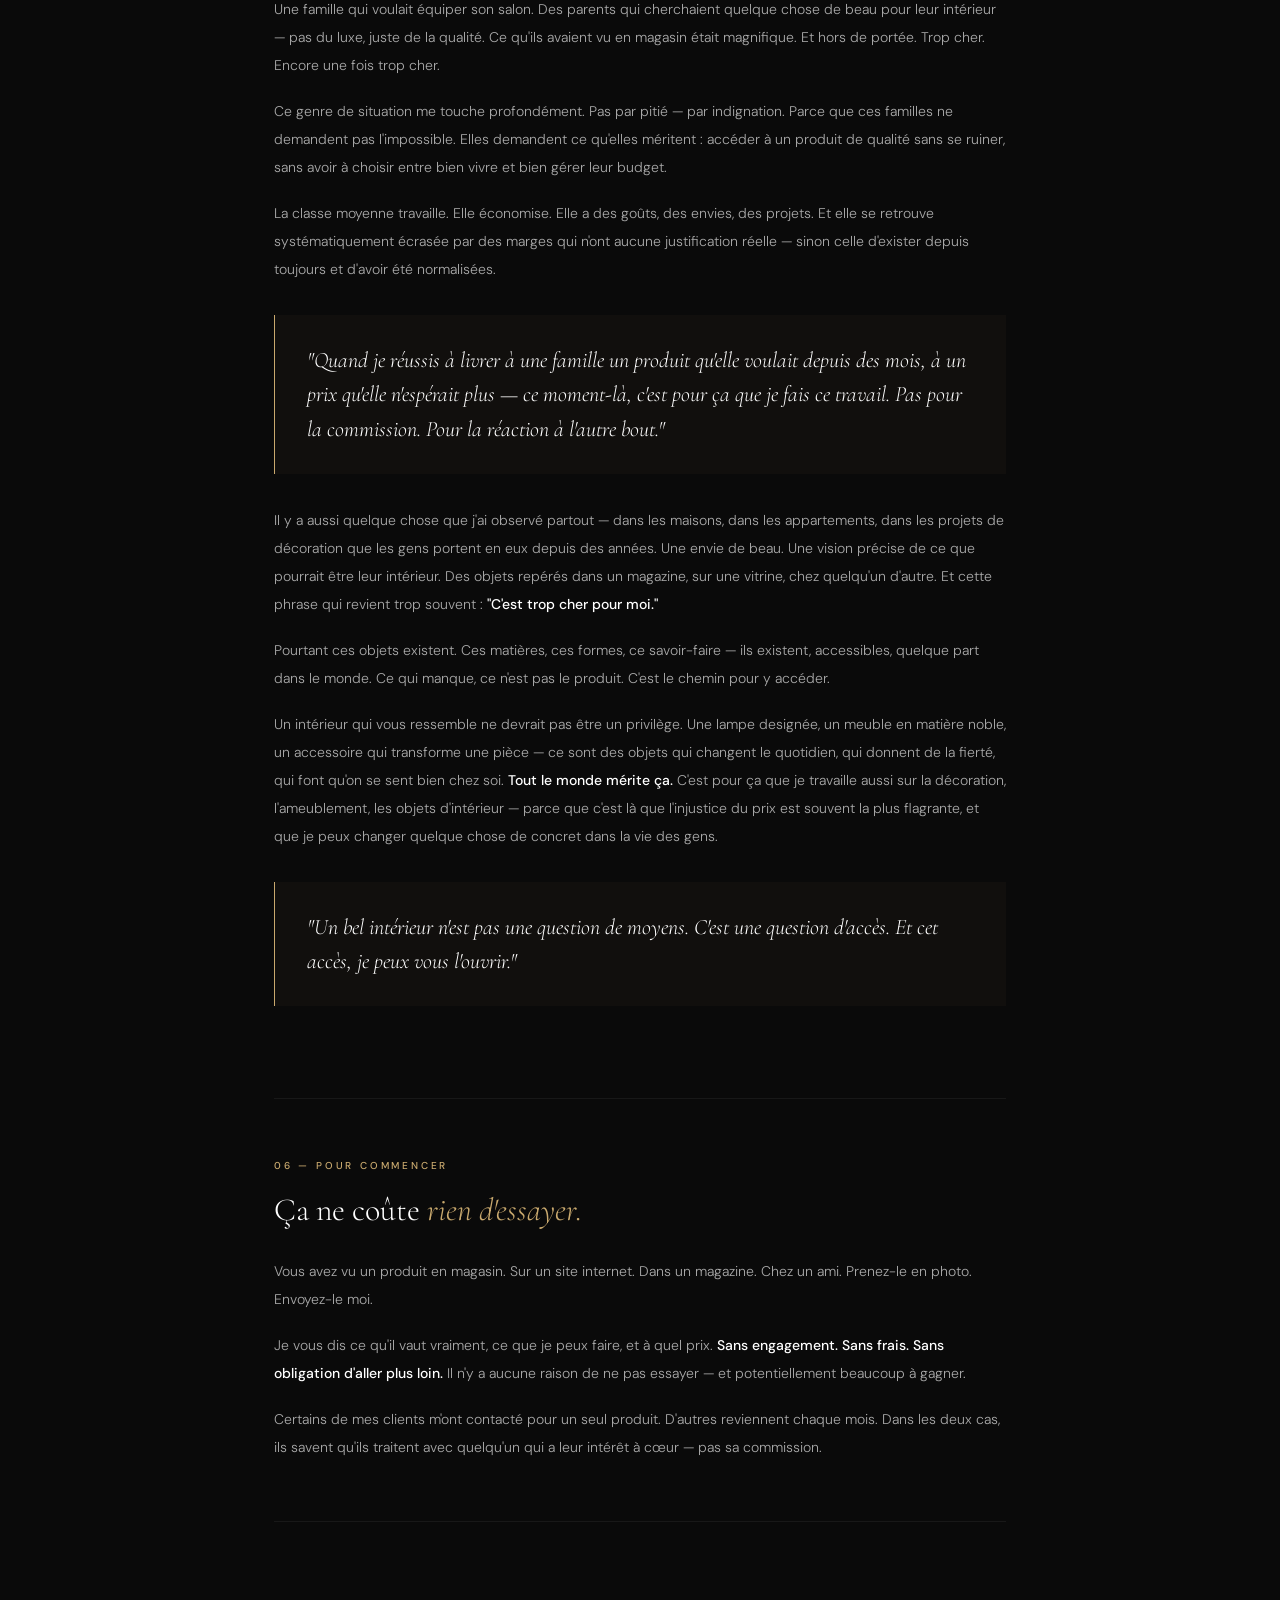
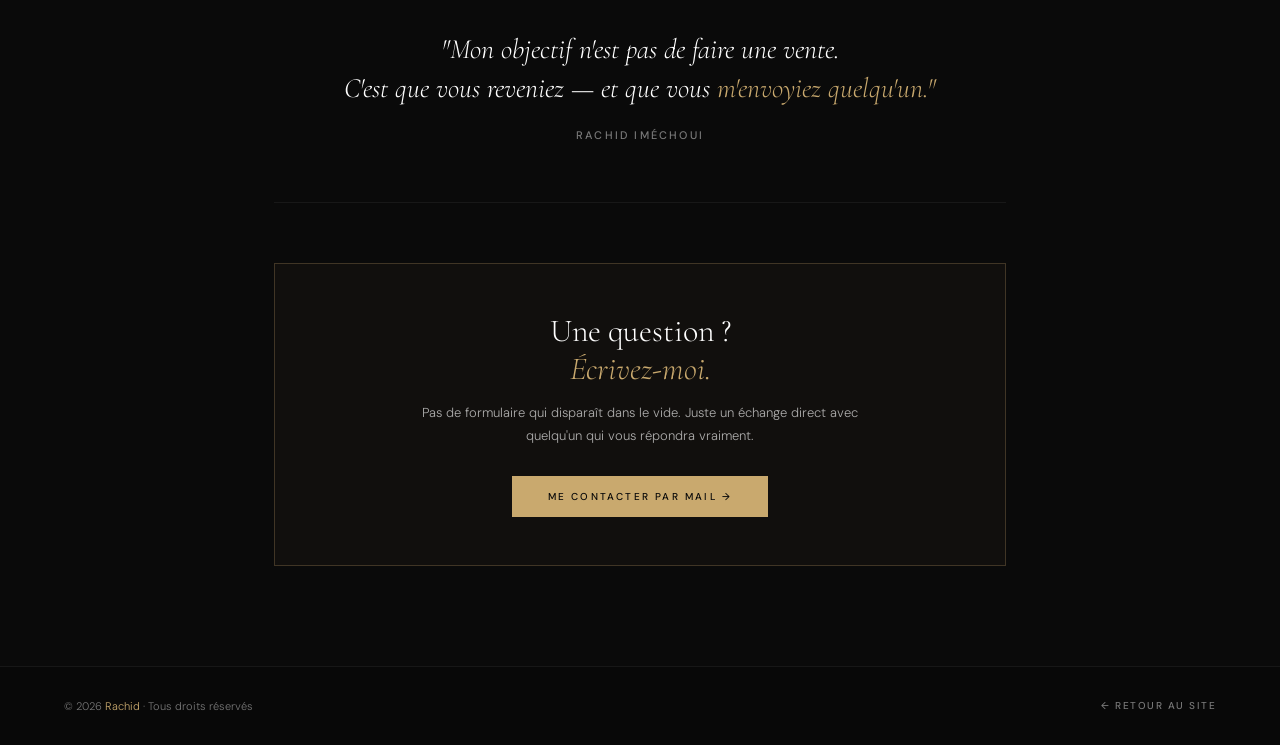
==== commit 13d4b27a: "Mentions légales + remplacement Ahmari → Iméchoui sur tout le site - Mentions légales : nom du site " ====
--- a/a-propos.html
+++ b/a-propos.html
@@ -1,10 +1,10 @@
-<!DOCTYPE html>
+﻿<!DOCTYPE html>
 <html lang="fr">
 <head>
   <meta charset="UTF-8">
   <meta name="viewport" content="width=device-width, initial-scale=1.0">
-  <title>À propos de moi — Rachid Ahmari</title>
-  <meta name="description" content="Rachid Ahmari — expert en acquisition produit. Son histoire, sa méthode, ses valeurs. Un service bâti sur la confiance et la transparence absolue.">
+  <title>À propos de moi — Rachid Iméchoui</title>
+  <meta name="description" content="Rachid Iméchoui — expert en acquisition produit. Son histoire, sa méthode, ses valeurs. Un service bâti sur la confiance et la transparence absolue.">
   <link rel="preconnect" href="https://fonts.googleapis.com">
   <link rel="preconnect" href="https://fonts.gstatic.com" crossorigin>
   <link href="https://fonts.googleapis.com/css2?family=Cormorant+Garamond:ital,wght@0,300;0,400;1,300;1,400&family=DM+Sans:wght@300;400;500&display=swap" rel="stylesheet">
@@ -346,9 +346,9 @@
   <!-- HERO SPLIT -->
   <div class="hero-split">
     <div class="hero-photo-side">
-      <img src="rachid-nobg.png" alt="Rachid Ahmari">
+      <img src="rachid-nobg.png" alt="Rachid Iméchoui">
       <div class="hero-photo-label">
-        <p class="hero-photo-name">Rachid Ahmari</p>
+        <p class="hero-photo-name">Rachid Iméchoui</p>
         <p class="hero-photo-role">Expert acquisition produit</p>
       </div>
     </div>
@@ -479,7 +479,7 @@
     <div class="section">
       <div class="finale">
         <p class="finale-quote">"Mon objectif n'est pas de faire une vente.<br>C'est que vous reveniez — et que vous <em>m'envoyiez quelqu'un."</em></p>
-        <p class="finale-name">Rachid Ahmari</p>
+        <p class="finale-name">Rachid Iméchoui</p>
       </div>
     </div>
 
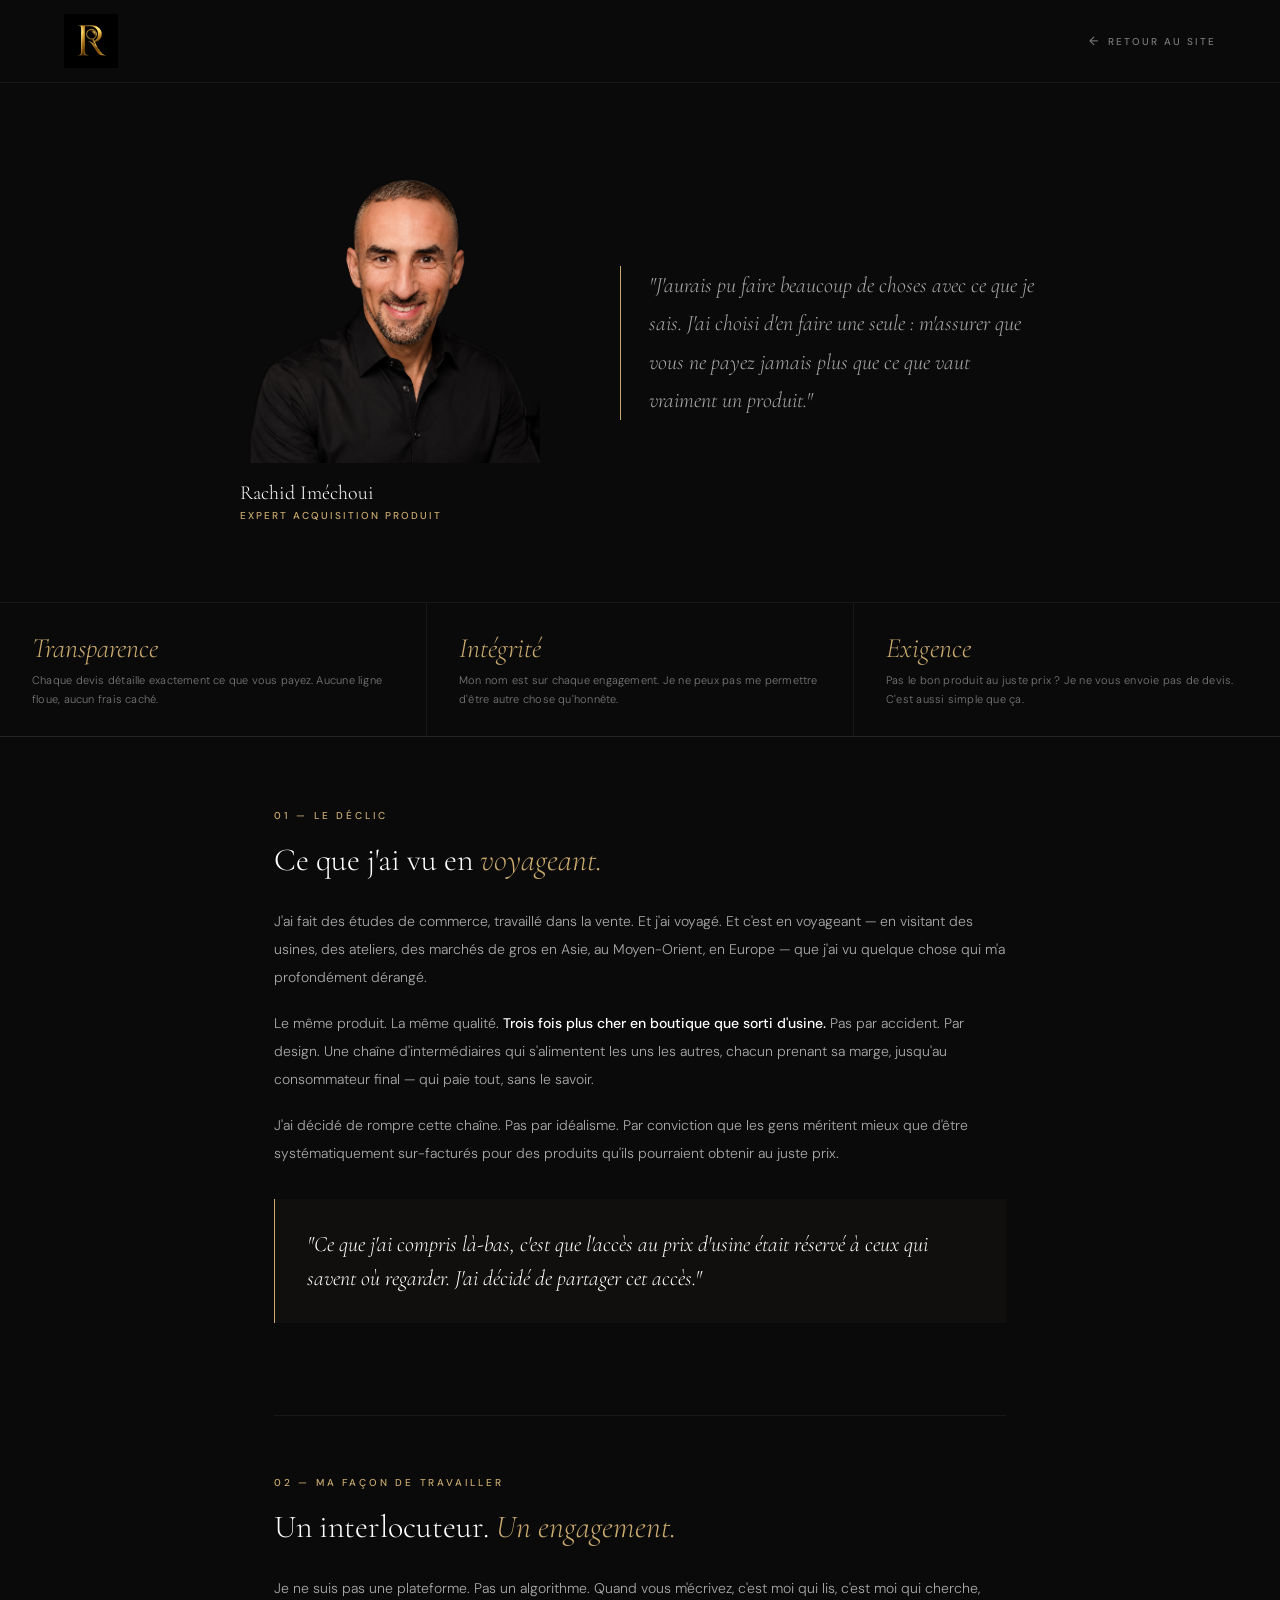
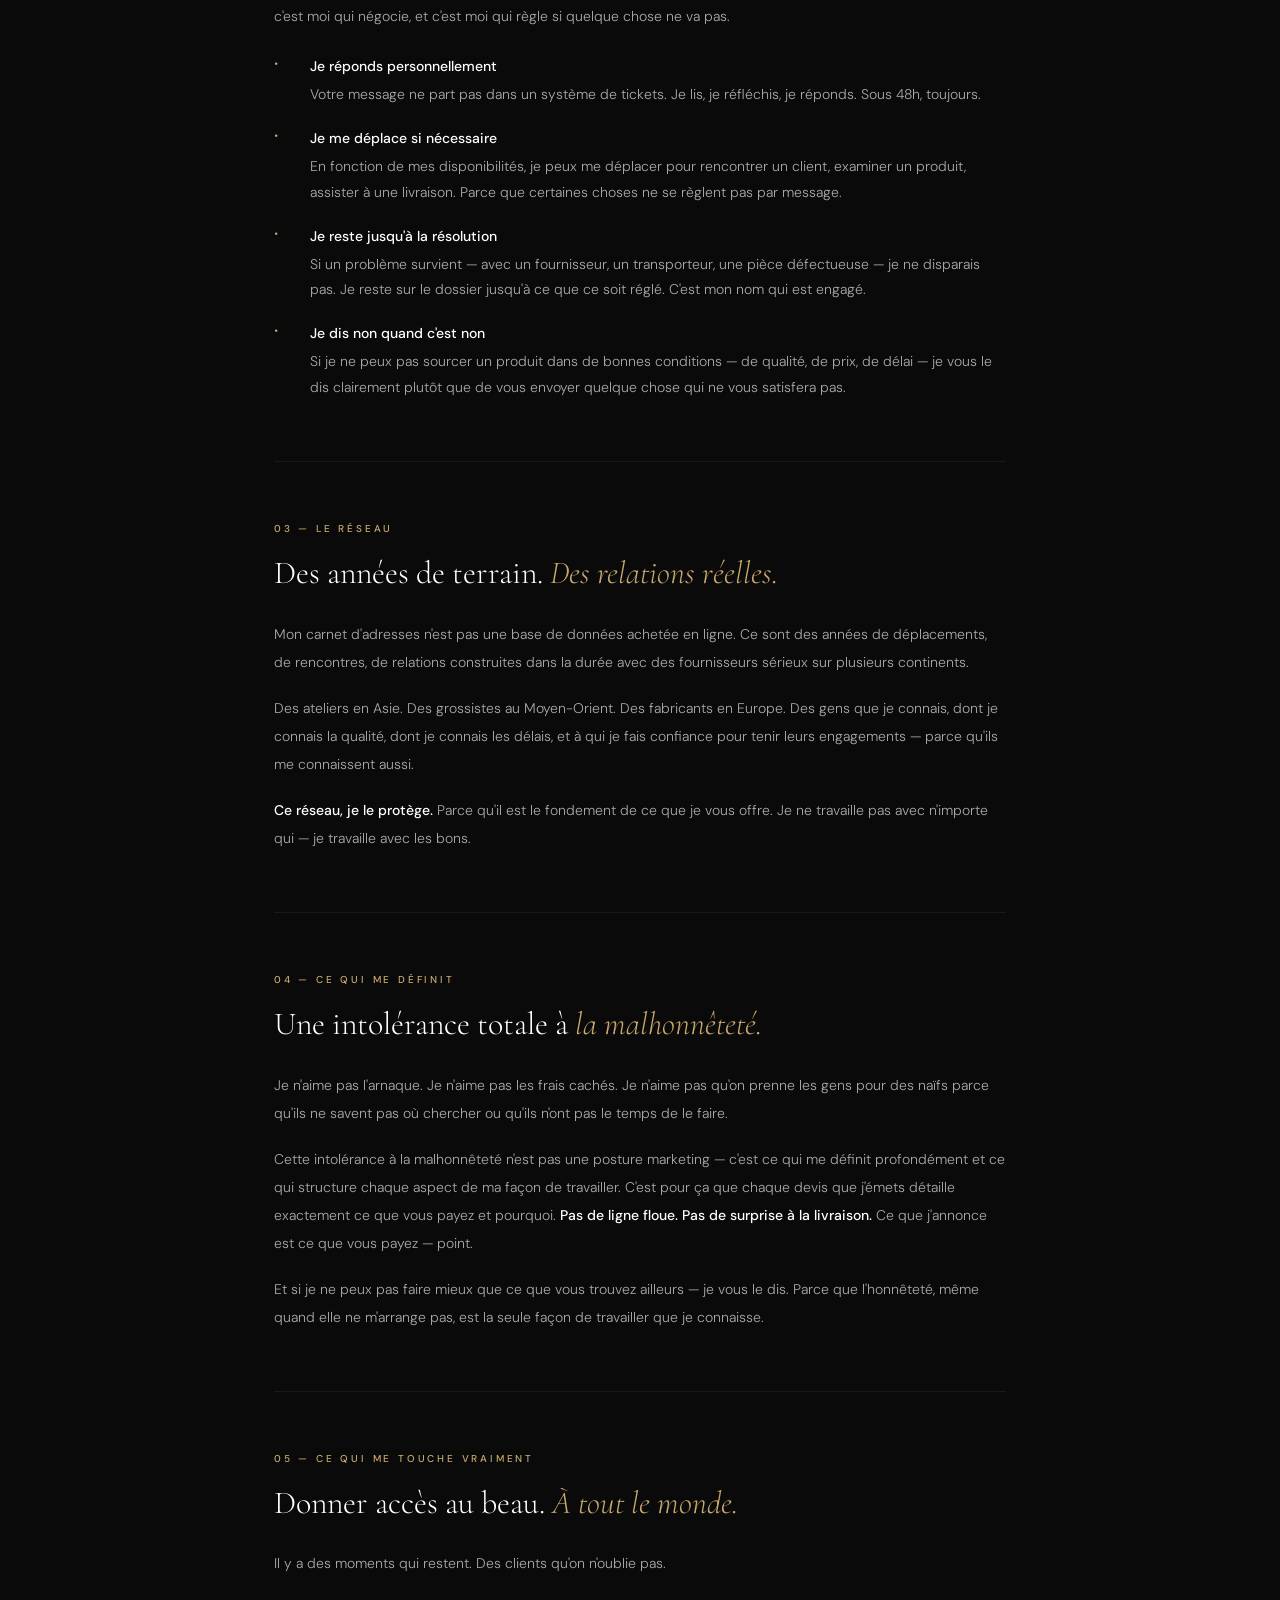
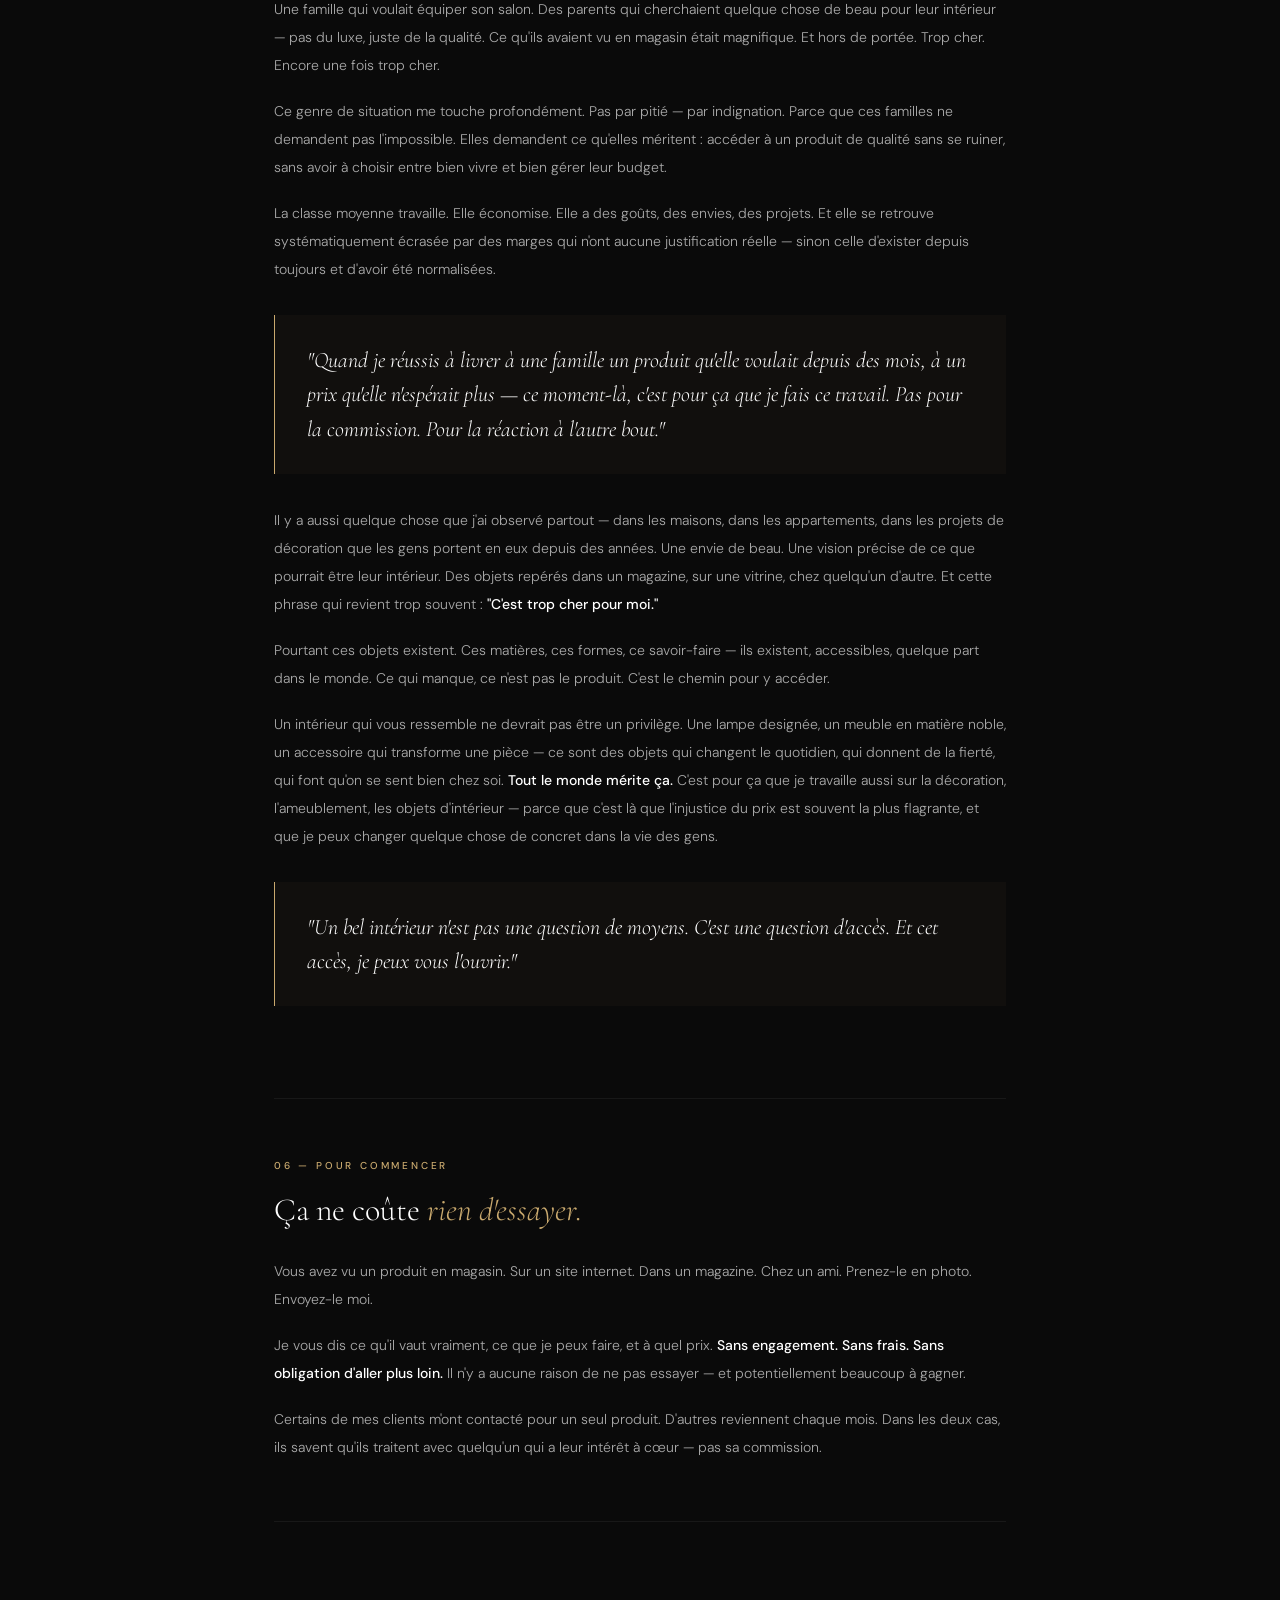
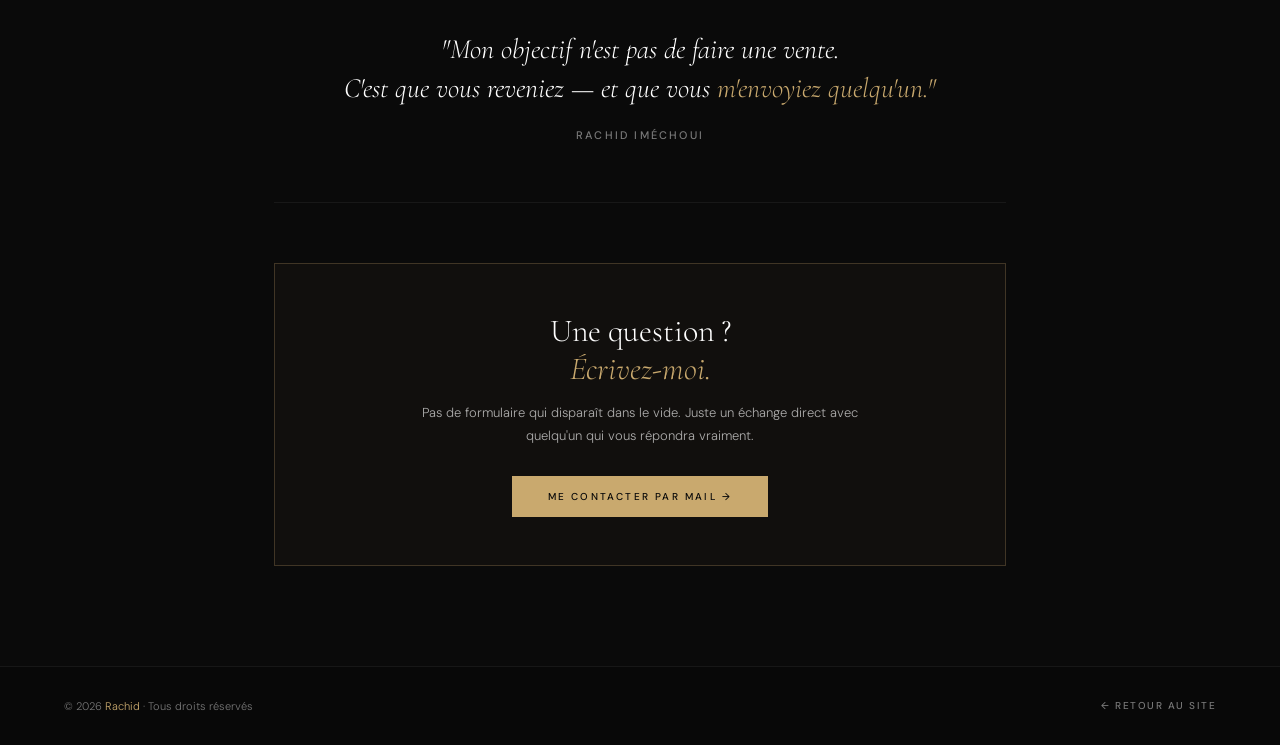
==== commit d66a2ae1: "À propos : inversion chapitres 02 et 04 Co-Authored-By: Claude Sonnet 4.6 <noreply@anthropic.com>" ====
--- a/a-propos.html
+++ b/a-propos.html
@@ -339,14 +339,14 @@
 
   <!-- HEADER -->
   <header class="header">
-    <a href="index.html" class="logo-brand"><img src="logo%202.png" alt="Rachid" class="logo-img-header"></a>
+    <a href="index.html" class="logo-brand"><img src="images/logo%202.png" alt="Rachid" class="logo-img-header"></a>
     <a href="index.html" class="back-link">Retour au site</a>
   </header>
 
   <!-- HERO SPLIT -->
   <div class="hero-split">
     <div class="hero-photo-side">
-      <img src="rachid-nobg.png" alt="Rachid Iméchoui">
+      <img src="images/rachid-nobg.png" alt="Rachid Iméchoui">
       <div class="hero-photo-label">
         <p class="hero-photo-name">Rachid Iméchoui</p>
         <p class="hero-photo-role">Expert acquisition produit</p>
@@ -392,26 +392,9 @@
     </div>
 
     <!-- 02 CE QUE JE NE SUPPORTE PAS -->
-    <div class="section">
-      <p class="section-label">02 — Ce qui me définit</p>
-      <h2 class="section-heading">Une intolérance totale à <em>la malhonnêteté.</em></h2>
-      <p class="text">Je n'aime pas l'arnaque. Je n'aime pas les frais cachés. Je n'aime pas qu'on prenne les gens pour des naïfs parce qu'ils ne savent pas où chercher ou qu'ils n'ont pas le temps de le faire.</p>
-      <p class="text">Cette intolérance à la malhonnêteté n'est pas une posture marketing — c'est ce qui me définit profondément et ce qui structure chaque aspect de ma façon de travailler. C'est pour ça que chaque devis que j'émets détaille exactement ce que vous payez et pourquoi. <strong>Pas de ligne floue. Pas de surprise à la livraison.</strong> Ce que j'annonce est ce que vous payez — point.</p>
-      <p class="text">Et si je ne peux pas faire mieux que ce que vous trouvez ailleurs — je vous le dis. Parce que l'honnêteté, même quand elle ne m'arrange pas, est la seule façon de travailler que je connaisse.</p>
-    </div>
-
-    <!-- 03 LE RÉSEAU -->
-    <div class="section">
-      <p class="section-label">03 — Le réseau</p>
-      <h2 class="section-heading">Des années de terrain. <em>Des relations réelles.</em></h2>
-      <p class="text">Mon carnet d'adresses n'est pas une base de données achetée en ligne. Ce sont des années de déplacements, de rencontres, de relations construites dans la durée avec des fournisseurs sérieux sur plusieurs continents.</p>
-      <p class="text">Des ateliers en Asie. Des grossistes au Moyen-Orient. Des fabricants en Europe. Des gens que je connais, dont je connais la qualité, dont je connais les délais, et à qui je fais confiance pour tenir leurs engagements — parce qu'ils me connaissent aussi.</p>
-      <p class="text"><strong>Ce réseau, je le protège.</strong> Parce qu'il est le fondement de ce que je vous offre. Je ne travaille pas avec n'importe qui — je travaille avec les bons.</p>
-    </div>
-
-    <!-- 04 COMMENT JE TRAVAILLE -->
-    <div class="section">
-      <p class="section-label">04 — Ma façon de travailler</p>
+    <!-- 02 COMMENT JE TRAVAILLE -->
+    <div class="section">
+      <p class="section-label">02 — Ma façon de travailler</p>
       <h2 class="section-heading">Un interlocuteur. <em>Un engagement.</em></h2>
       <p class="text">Je ne suis pas une plateforme. Pas un algorithme. Quand vous m'écrivez, c'est moi qui lis, c'est moi qui cherche, c'est moi qui négocie, et c'est moi qui règle si quelque chose ne va pas.</p>
 
@@ -443,6 +426,24 @@
       </ul>
     </div>
 
+    <!-- 03 LE RÉSEAU -->
+    <div class="section">
+      <p class="section-label">03 — Le réseau</p>
+      <h2 class="section-heading">Des années de terrain. <em>Des relations réelles.</em></h2>
+      <p class="text">Mon carnet d'adresses n'est pas une base de données achetée en ligne. Ce sont des années de déplacements, de rencontres, de relations construites dans la durée avec des fournisseurs sérieux sur plusieurs continents.</p>
+      <p class="text">Des ateliers en Asie. Des grossistes au Moyen-Orient. Des fabricants en Europe. Des gens que je connais, dont je connais la qualité, dont je connais les délais, et à qui je fais confiance pour tenir leurs engagements — parce qu'ils me connaissent aussi.</p>
+      <p class="text"><strong>Ce réseau, je le protège.</strong> Parce qu'il est le fondement de ce que je vous offre. Je ne travaille pas avec n'importe qui — je travaille avec les bons.</p>
+    </div>
+
+    <!-- 04 CE QUI ME DÉFINIT -->
+    <div class="section">
+      <p class="section-label">04 — Ce qui me définit</p>
+      <h2 class="section-heading">Une intolérance totale à <em>la malhonnêteté.</em></h2>
+      <p class="text">Je n'aime pas l'arnaque. Je n'aime pas les frais cachés. Je n'aime pas qu'on prenne les gens pour des naïfs parce qu'ils ne savent pas où chercher ou qu'ils n'ont pas le temps de le faire.</p>
+      <p class="text">Cette intolérance à la malhonnêteté n'est pas une posture marketing — c'est ce qui me définit profondément et ce qui structure chaque aspect de ma façon de travailler. C'est pour ça que chaque devis que j'émets détaille exactement ce que vous payez et pourquoi. <strong>Pas de ligne floue. Pas de surprise à la livraison.</strong> Ce que j'annonce est ce que vous payez — point.</p>
+      <p class="text">Et si je ne peux pas faire mieux que ce que vous trouvez ailleurs — je vous le dis. Parce que l'honnêteté, même quand elle ne m'arrange pas, est la seule façon de travailler que je connaisse.</p>
+    </div>
+
     <!-- 05 CE QUI ME TOUCHE -->
     <div class="section">
       <p class="section-label">05 — Ce qui me touche vraiment</p>
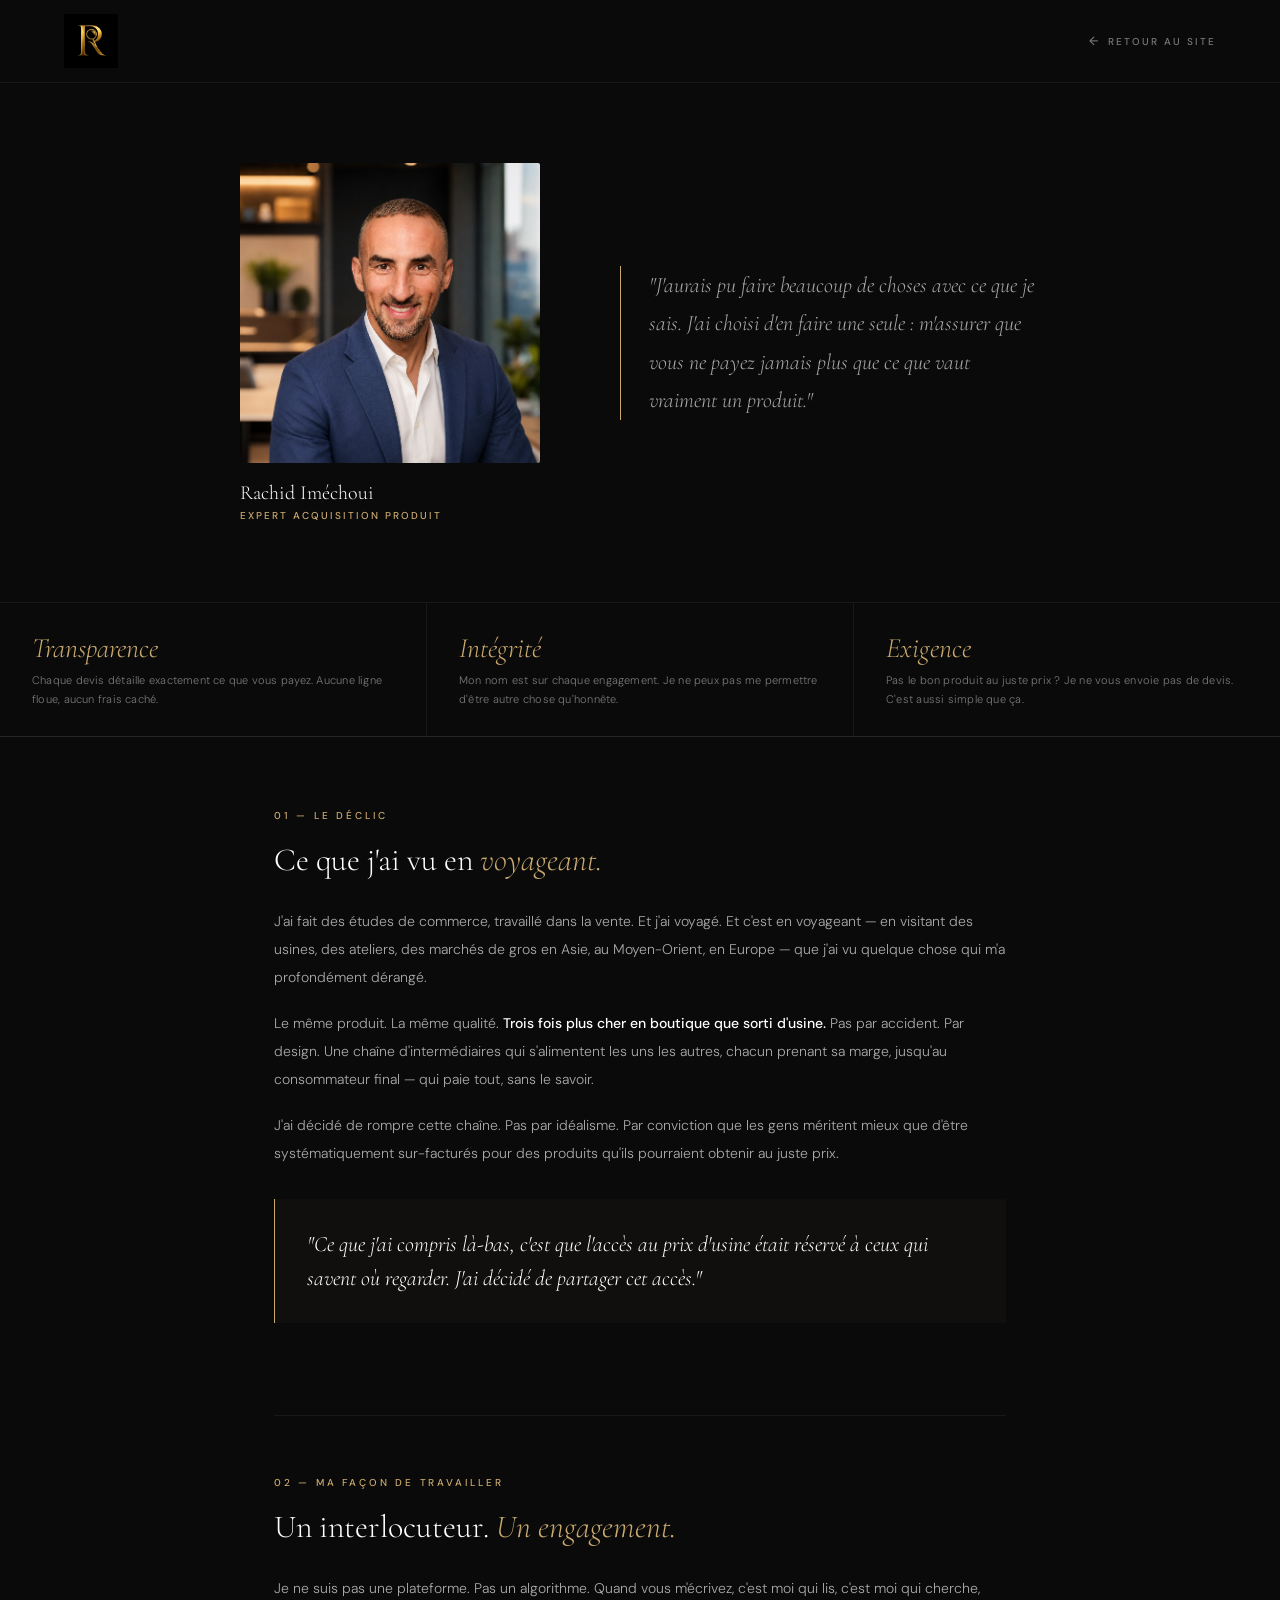
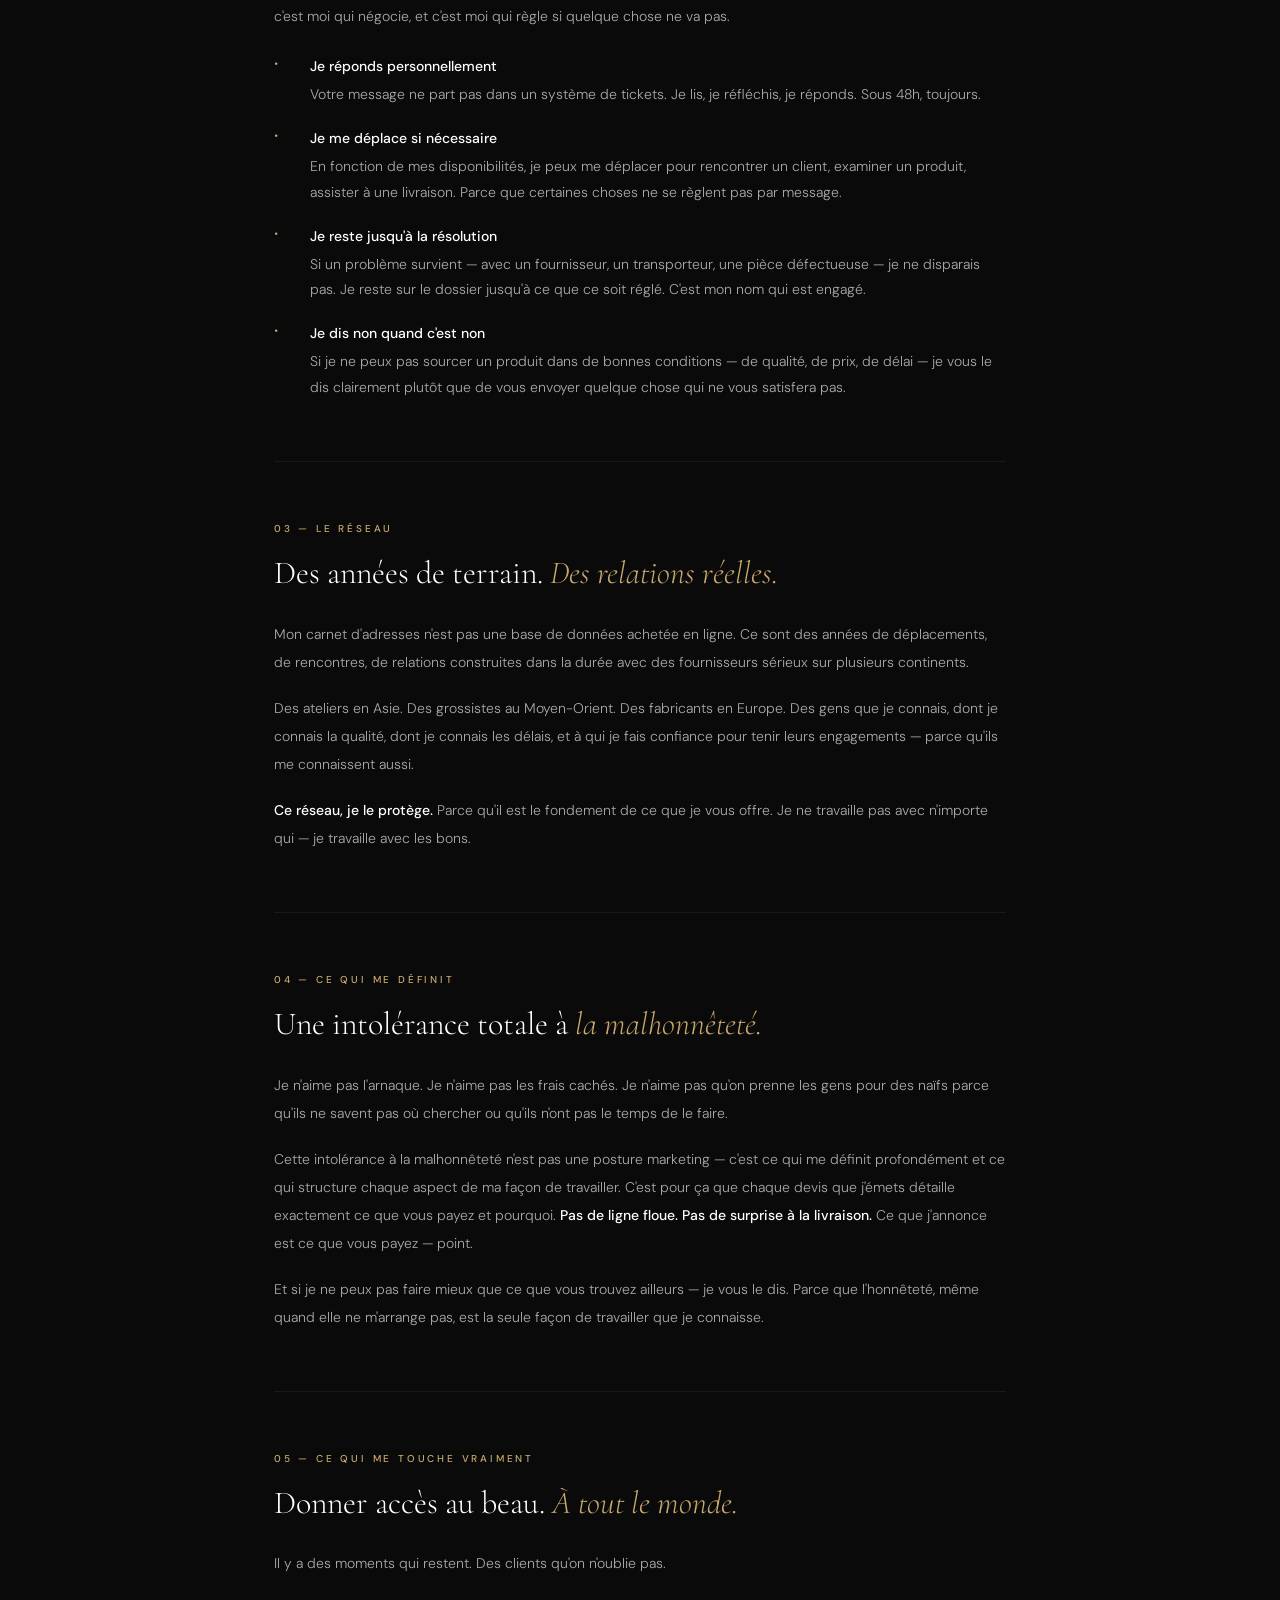
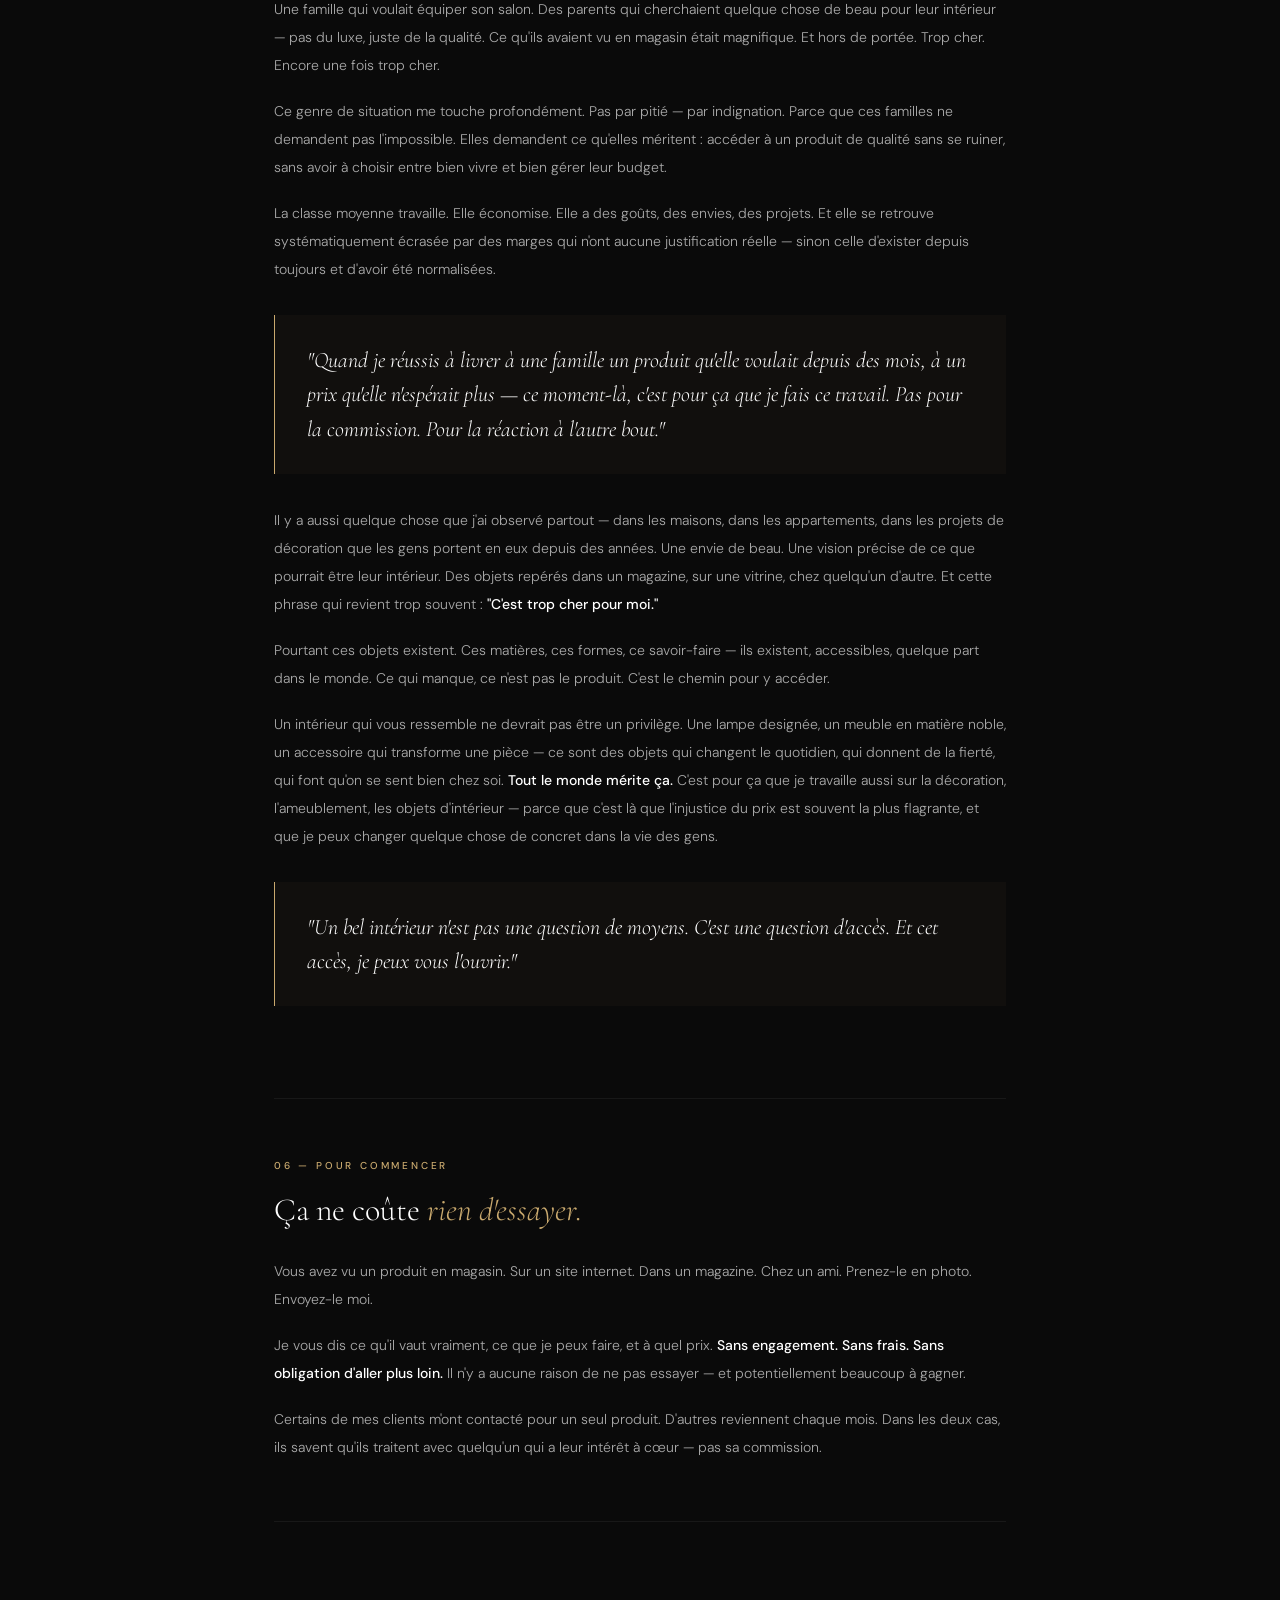
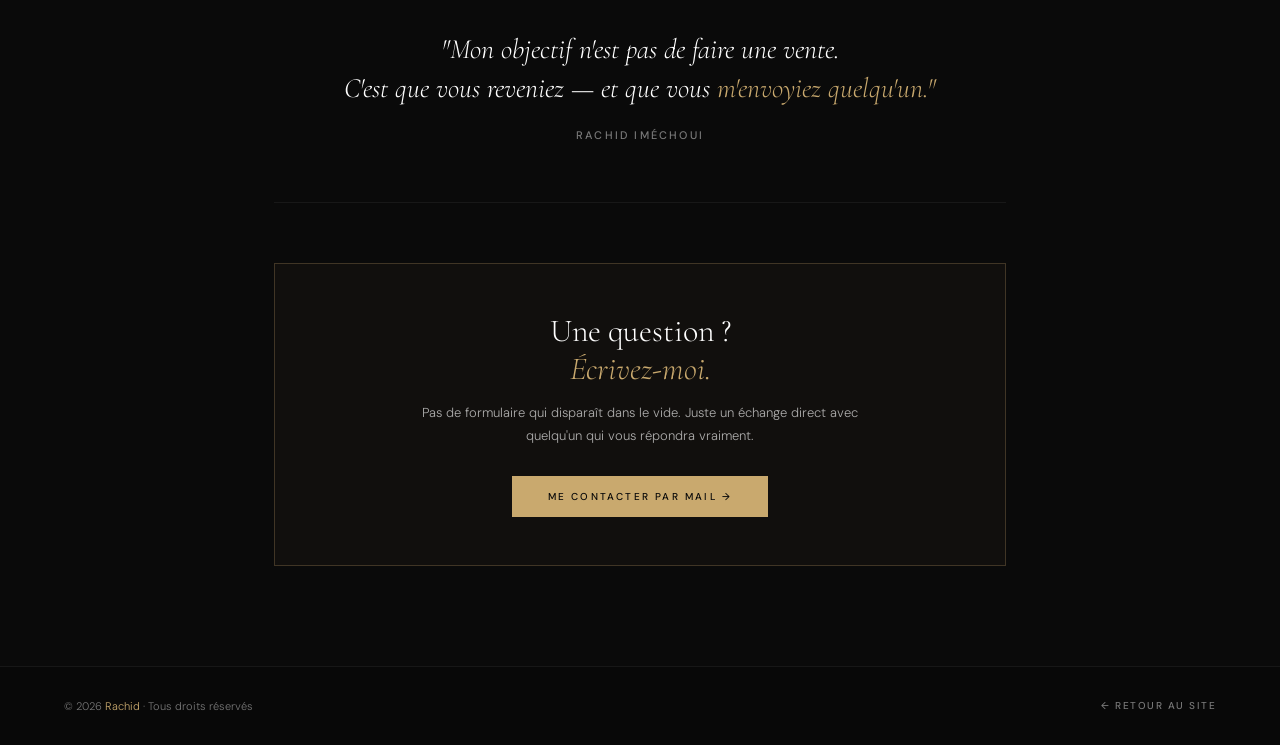
==== commit 6ef11164: "a-propos: remplace photo par blazer bleu, cadrage centre haut desktop et mobile" ====
--- a/a-propos.html
+++ b/a-propos.html
@@ -2,6 +2,11 @@
 <html lang="fr">
 <head>
   <meta charset="UTF-8">
+  <link rel="icon" type="image/x-icon" href="favicon.ico">
+  <link rel="icon" type="image/png" sizes="32x32" href="favicon-32x32.png">
+  <link rel="icon" type="image/png" sizes="192x192" href="favicon-192x192.png">
+  <link rel="icon" type="image/png" sizes="512x512" href="favicon-512x512.png">
+  <link rel="apple-touch-icon" sizes="180x180" href="favicon-192x192.png">
   <meta name="viewport" content="width=device-width, initial-scale=1.0">
   <title>À propos de moi — Rachid Iméchoui</title>
   <meta name="description" content="Rachid Iméchoui — expert en acquisition produit. Son histoire, sa méthode, ses valeurs. Un service bâti sur la confiance et la transparence absolue.">
@@ -73,9 +78,10 @@
       display: block;
       width: 100%;
       height: auto;
-      max-height: 460px;
-      object-fit: contain;
-      object-position: bottom center;
+      max-height: 400px;
+      object-fit: cover;
+      object-position: center top;
+      border-radius: 2px;
     }
 
     .hero-photo-label {
@@ -325,7 +331,7 @@
         padding: 40px 20px 32px;
         border-top: none;
       }
-      .hero-photo-side img { max-height: 360px; width: auto; max-width: 100%; }
+      .hero-photo-side img { max-height: 320px; width: 100%; object-fit: cover; object-position: center top; }
       .hero-photo-label { margin-top: 16px; }
 
       .values-strip { grid-template-columns: 1fr; }
@@ -346,7 +352,7 @@
   <!-- HERO SPLIT -->
   <div class="hero-split">
     <div class="hero-photo-side">
-      <img src="images/rachid-nobg.png" alt="Rachid Iméchoui">
+      <img src="images/blazer%20bleu.png" alt="Rachid Iméchoui">
       <div class="hero-photo-label">
         <p class="hero-photo-name">Rachid Iméchoui</p>
         <p class="hero-photo-role">Expert acquisition produit</p>
